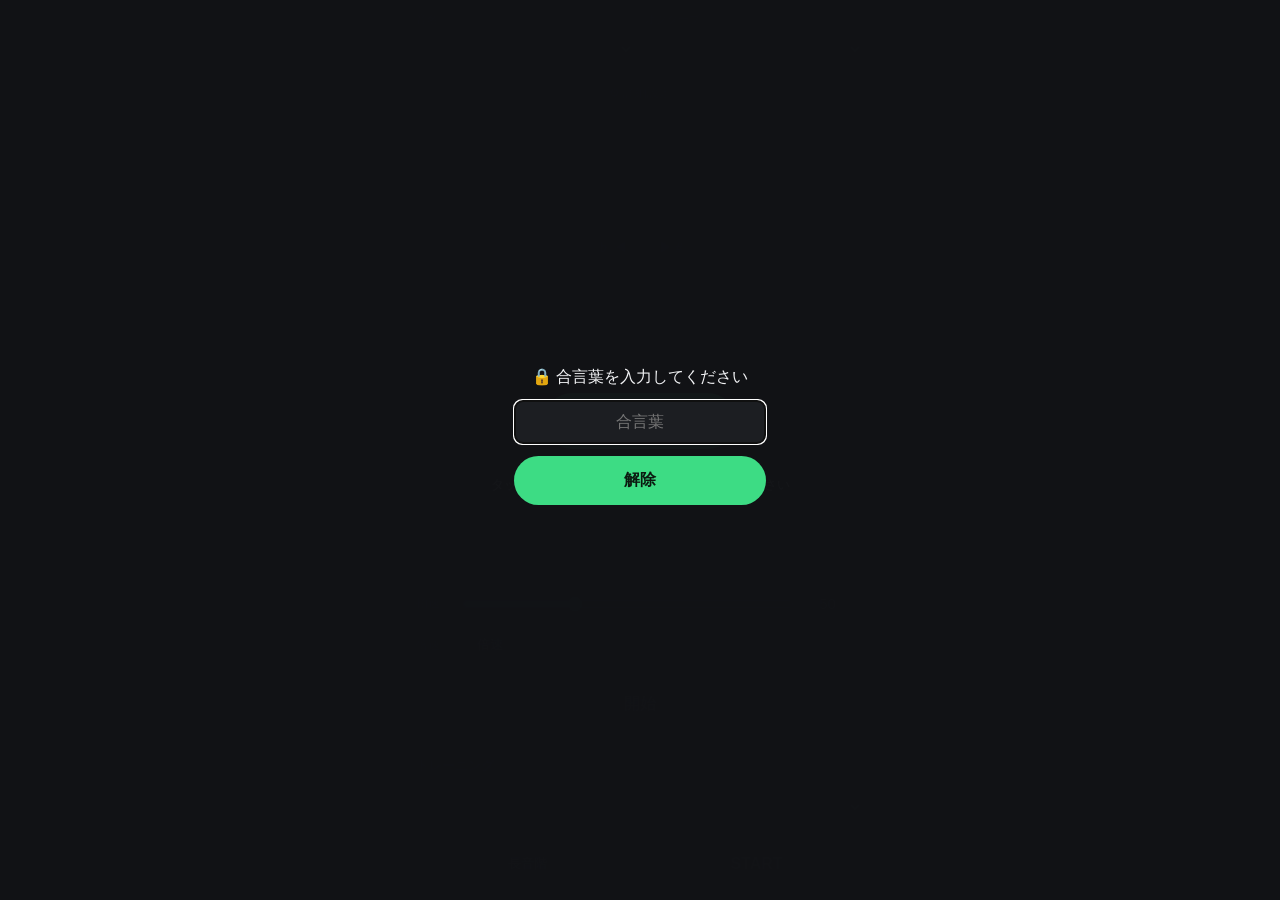
==== index.html @ dbb5cfe6 "Add redirect HTML for voice training page" ====
<!DOCTYPE html>
<html lang="ja">
<head>
<meta charset="UTF-8" />
<meta http-equiv="refresh" content="0; url=./voice-training/index.html" />
<title>移動ドピッチトレーナー</title>
<link rel="canonical" href="./voice-training/index.html" />
</head>
<body>
<p>移動ドピッチトレーナーへ移動しています。自動的に移動しない場合は<a href="./voice-training/index.html">こちら</a>をクリックしてください。</p>
<script>location.replace("./voice-training/index.html");</script>
</body>
</html>
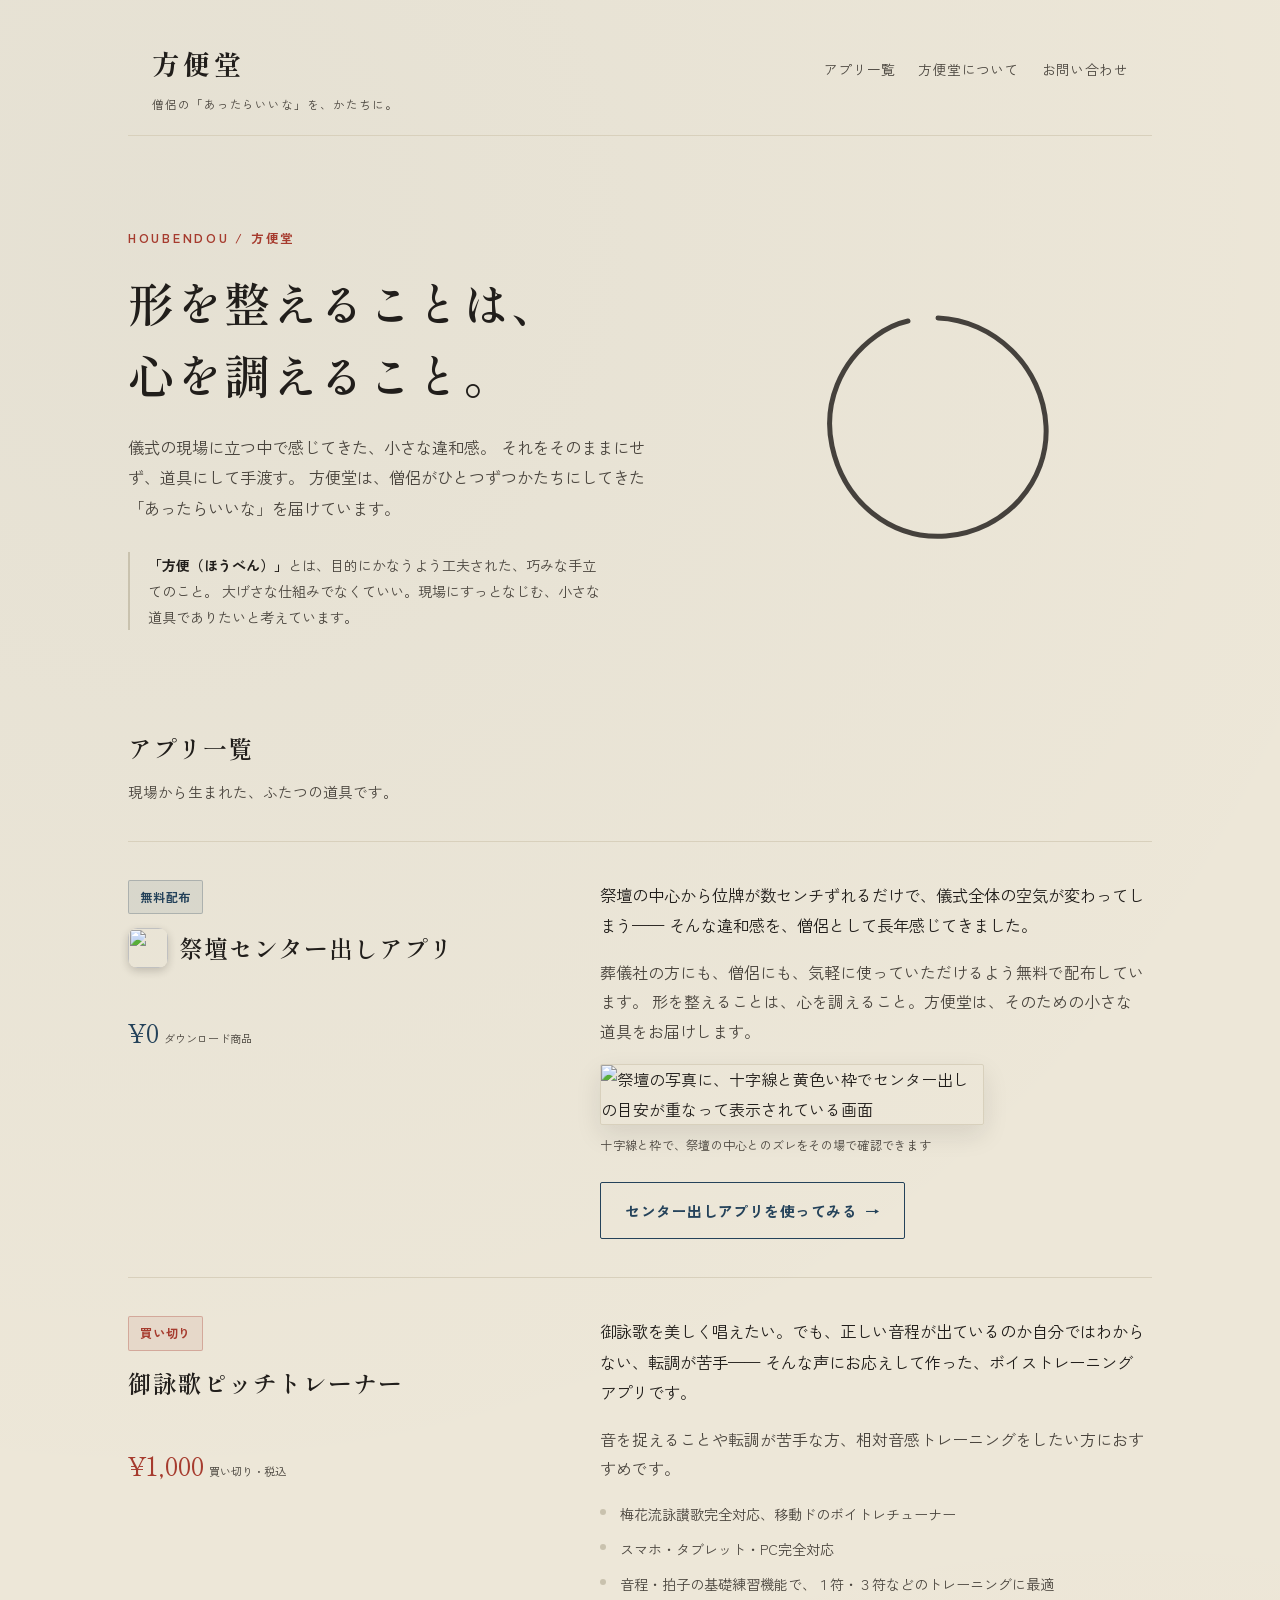
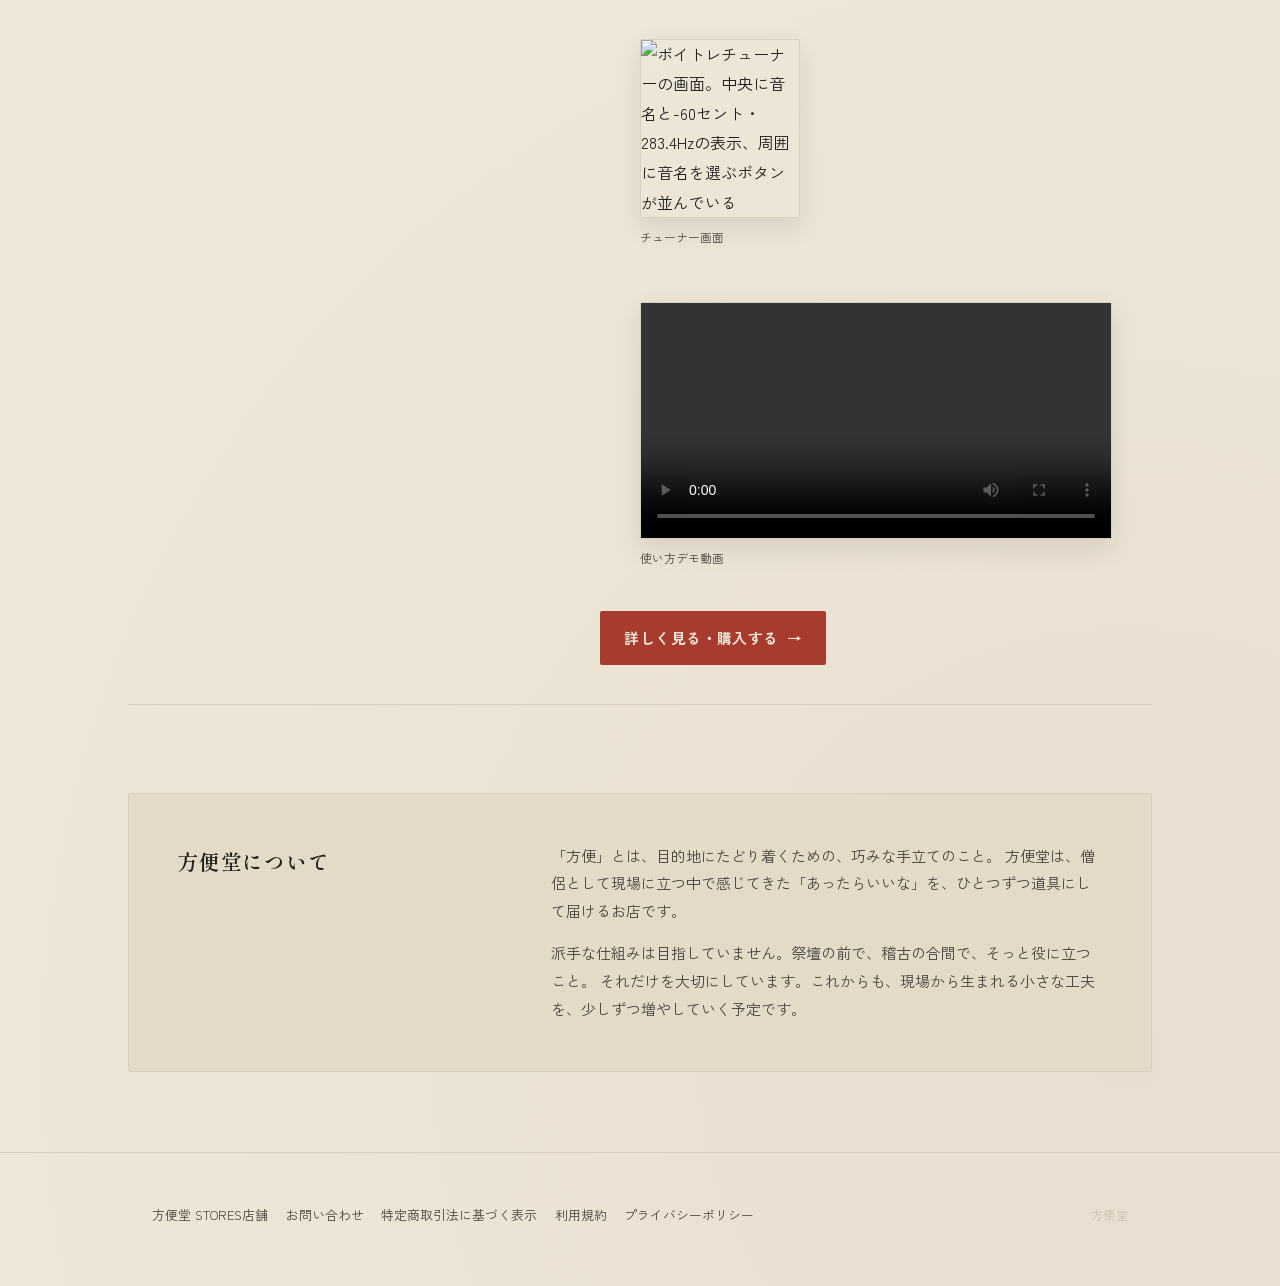
==== commit b06a82ad: "Update index.html for houbendou-site" ====
--- a/index.html
+++ b/index.html
@@ -1,13 +1,604 @@
 <!DOCTYPE html>
 <html lang="ja">
 <head>
-<meta charset="UTF-8" />
-<meta http-equiv="refresh" content="0; url=./voice-training/index.html" />
-<title>移動ドピッチトレーナー</title>
-<link rel="canonical" href="./voice-training/index.html" />
+<meta charset="UTF-8">
+<meta name="viewport" content="width=device-width, initial-scale=1.0">
+<title>方便堂｜僧侶の「あったらいいな」を、かたちに。</title>
+<meta name="description" content="現場で感じた小さな違和感から生まれた道具たち。僧侶が作る、あったらいいなアプリの店「方便堂」。祭壇センター出しアプリ（無料）、御詠歌ピッチトレーナー（¥1,000）。">
+<link rel="preconnect" href="https://fonts.googleapis.com">
+<link rel="preconnect" href="https://fonts.gstatic.com" crossorigin>
+<link href="https://fonts.googleapis.com/css2?family=Shippori+Mincho:wght@400;500;600;700&amp;family=Zen+Kaku+Gothic+New:wght@400;500;700&amp;display=swap" rel="stylesheet">
+<style>
+  :root{
+    --ink:#211E1B;
+    --ink-soft:#4A453E;
+    --paper:#EDE7D8;
+    --paper-deep:#E3DBC7;
+    --indigo:#24425A;
+    --vermillion:#A63B2E;
+    --mist:#C9C2AE;
+    --line:#D8D0BC;
+    --radius:2px;
+    --measure:40rem;
+  }
+
+  *{box-sizing:border-box;}
+  html{scroll-behavior:smooth;}
+
+  body{
+    margin:0;
+    background:var(--paper);
+    color:var(--ink);
+    font-family:'Zen Kaku Gothic New', 'Hiragino Sans', sans-serif;
+    font-weight:400;
+    line-height:1.85;
+    -webkit-font-smoothing:antialiased;
+    background-image:
+      radial-gradient(circle at 12% 8%, rgba(36,66,90,0.04), transparent 45%),
+      radial-gradient(circle at 88% 92%, rgba(166,59,46,0.05), transparent 40%);
+  }
+
+  h1,h2,h3,.mincho{
+    font-family:'Shippori Mincho', serif;
+    font-weight:600;
+    letter-spacing:.04em;
+    color:var(--ink);
+  }
+
+  a{color:inherit;}
+  a:focus-visible, button:focus-visible{
+    outline:2px solid var(--indigo);
+    outline-offset:3px;
+  }
+
+  .wrap{
+    max-width:64rem;
+    margin:0 auto;
+    padding:0 1.5rem;
+  }
+
+  /* ---------- Header ---------- */
+  header.site{
+    padding:2.4rem 0 1.2rem;
+  }
+  .site-head-inner{
+    display:flex;
+    align-items:baseline;
+    justify-content:space-between;
+    flex-wrap:wrap;
+    gap:.6rem 1.5rem;
+    border-bottom:1px solid var(--line);
+    padding-bottom:1.2rem;
+  }
+  .wordmark{
+    font-family:'Shippori Mincho', serif;
+    font-size:1.7rem;
+    font-weight:700;
+    letter-spacing:.14em;
+    margin:0;
+  }
+  .wordmark small{
+    display:block;
+    font-family:'Zen Kaku Gothic New', sans-serif;
+    font-size:.72rem;
+    font-weight:400;
+    letter-spacing:.08em;
+    color:var(--ink-soft);
+    margin-top:.35rem;
+  }
+  nav.site-nav{
+    display:flex;
+    gap:1.4rem;
+    font-size:.85rem;
+    letter-spacing:.03em;
+  }
+  nav.site-nav a{
+    text-decoration:none;
+    color:var(--ink-soft);
+    border-bottom:1px solid transparent;
+    padding-bottom:2px;
+    transition:color .2s ease, border-color .2s ease;
+  }
+  nav.site-nav a:hover{
+    color:var(--vermillion);
+    border-color:var(--vermillion);
+  }
+
+  /* ---------- Hero ---------- */
+  .hero{
+    position:relative;
+    padding:4.5rem 0 5rem;
+    overflow:hidden;
+  }
+  .hero-grid{
+    display:grid;
+    grid-template-columns:1fr;
+    gap:2.5rem;
+    align-items:center;
+  }
+  @media(min-width:56rem){
+    .hero-grid{
+      grid-template-columns: 1.15fr .85fr;
+      gap:1rem;
+    }
+  }
+  .eyebrow{
+    font-size:.78rem;
+    letter-spacing:.22em;
+    color:var(--vermillion);
+    margin:0 0 1rem;
+    font-weight:700;
+  }
+  .hero h1{
+    font-size:clamp(1.9rem, 4.2vw, 2.9rem);
+    line-height:1.55;
+    margin:0 0 1.4rem;
+  }
+  .hero p.lead{
+    max-width:34rem;
+    color:var(--ink-soft);
+    font-size:1.02rem;
+  }
+  .hero .hoben-note{
+    margin-top:1.8rem;
+    padding-left:1.1rem;
+    border-left:2px solid var(--mist);
+    font-size:.88rem;
+    color:var(--ink-soft);
+    max-width:30rem;
+  }
+  .hero .hoben-note b{
+    color:var(--ink);
+    font-weight:700;
+  }
+
+  .enso-wrap{
+    display:flex;
+    align-items:center;
+    justify-content:center;
+  }
+  .enso{
+    width:min(78vw, 300px);
+    height:auto;
+  }
+  .enso path{
+    fill:none;
+    stroke:var(--ink);
+    stroke-width:5;
+    stroke-linecap:round;
+    opacity:.82;
+    stroke-dasharray:1000;
+    stroke-dashoffset:1000;
+    animation:draw 2.6s ease-out .3s forwards;
+  }
+  @media (prefers-reduced-motion: reduce){
+    .enso path{ animation:none; stroke-dashoffset:0; }
+  }
+  @keyframes draw{
+    to{ stroke-dashoffset:0; }
+  }
+
+  /* ---------- Products ---------- */
+  .products{
+    padding:1rem 0 4.5rem;
+  }
+  .section-head{
+    margin-bottom:2.2rem;
+  }
+  .section-head h2{
+    font-size:1.5rem;
+    margin:0 0 .5rem;
+  }
+  .section-head p{
+    color:var(--ink-soft);
+    font-size:.92rem;
+    margin:0;
+  }
+
+  .product{
+    display:grid;
+    grid-template-columns:1fr;
+    gap:1.6rem;
+    padding:2.4rem 0;
+    border-top:1px solid var(--line);
+  }
+  .product:last-child{
+    border-bottom:1px solid var(--line);
+  }
+  @media(min-width:48rem){
+    .product{
+      grid-template-columns: 1fr 1.3fr;
+      gap:3rem;
+    }
+  }
+
+  .product-meta{
+    display:flex;
+    flex-direction:column;
+    gap:.9rem;
+  }
+  .badge{
+    display:inline-flex;
+    align-items:center;
+    gap:.4rem;
+    width:fit-content;
+    font-size:.76rem;
+    letter-spacing:.06em;
+    padding:.3rem .7rem;
+    border-radius:var(--radius);
+    font-weight:700;
+  }
+  .badge.free{
+    background:rgba(36,66,90,0.08);
+    color:var(--indigo);
+    border:1px solid rgba(36,66,90,0.25);
+  }
+  .badge.paid{
+    background:rgba(166,59,46,0.08);
+    color:var(--vermillion);
+    border:1px solid rgba(166,59,46,0.3);
+  }
+  .product h3{
+    font-size:1.5rem;
+    margin:0;
+    line-height:1.5;
+  }
+  .price-stamp{
+    font-family:'Shippori Mincho', serif;
+    font-size:1.6rem;
+    color:var(--vermillion);
+  }
+  .price-stamp.zero{
+    color:var(--indigo);
+  }
+  .price-stamp small{
+    font-family:'Zen Kaku Gothic New', sans-serif;
+    font-size:.7rem;
+    color:var(--ink-soft);
+    font-weight:400;
+    margin-left:.3rem;
+  }
+
+  .product-body p{
+    color:var(--ink-soft);
+    margin:0 0 1.1rem;
+    max-width:34rem;
+  }
+  .product-body p.strong-line{
+    color:var(--ink);
+    font-size:1.02rem;
+  }
+  .features{
+    list-style:none;
+    margin:0 0 1.6rem;
+    padding:0;
+    display:flex;
+    flex-direction:column;
+    gap:.55rem;
+  }
+  .features li{
+    font-size:.88rem;
+    color:var(--ink-soft);
+    padding-left:1.2rem;
+    position:relative;
+  }
+  .features li::before{
+    content:"";
+    position:absolute;
+    left:0;
+    top:.55em;
+    width:6px;
+    height:6px;
+    border-radius:50%;
+    background:var(--mist);
+  }
+
+  .cta{
+    display:inline-flex;
+    align-items:center;
+    gap:.5rem;
+    text-decoration:none;
+    font-size:.92rem;
+    font-weight:700;
+    letter-spacing:.03em;
+    padding:.85rem 1.5rem;
+    border-radius:var(--radius);
+    transition:transform .18s ease, box-shadow .18s ease;
+    width:fit-content;
+  }
+  .cta.primary{
+    background:var(--vermillion);
+    color:var(--paper);
+  }
+  .cta.secondary{
+    background:transparent;
+    color:var(--indigo);
+    border:1px solid var(--indigo);
+  }
+  .cta:hover{
+    transform:translateY(-2px);
+    box-shadow:0 8px 18px rgba(33,30,27,0.12);
+  }
+  .cta .arrow{
+    transition:transform .18s ease;
+  }
+  .cta:hover .arrow{
+    transform:translateX(3px);
+  }
+
+  .h3-row{
+    display:flex;
+    align-items:center;
+    gap:.7rem;
+  }
+  .icon-badge{
+    width:2.5rem;
+    height:2.5rem;
+    border-radius:24%;
+    object-fit:cover;
+    display:block;
+    box-shadow:0 3px 8px rgba(33,30,27,.2);
+    flex:0 0 auto;
+  }
+
+  .product-shot{
+    margin:.2rem 0 1.6rem;
+    max-width:24rem;
+  }
+  .product-shot img{
+    width:100%;
+    height:auto;
+    display:block;
+    border-radius:var(--radius);
+    border:1px solid var(--line);
+    box-shadow:0 10px 26px rgba(33,30,27,.10);
+  }
+  .product-shot figcaption{
+    font-size:.76rem;
+    color:var(--ink-soft);
+    margin-top:.55rem;
+    letter-spacing:.02em;
+  }
+
+  .media-row{
+    display:flex;
+    flex-wrap:wrap;
+    gap:1.4rem;
+    align-items:flex-start;
+    margin:.2rem 0 1.6rem;
+  }
+  .media-row .shot{
+    width:10rem;
+    flex:0 0 auto;
+  }
+  .media-row .shot img{
+    width:100%;
+    height:auto;
+    display:block;
+    border-radius:var(--radius);
+    border:1px solid var(--line);
+    box-shadow:0 10px 26px rgba(33,30,27,.10);
+  }
+  .media-row .shot figcaption{
+    font-size:.74rem;
+    color:var(--ink-soft);
+    margin-top:.5rem;
+  }
+  .media-row .demo{
+    flex:1 1 17rem;
+    min-width:15rem;
+  }
+  .media-row .demo video{
+    width:100%;
+    display:block;
+    border-radius:var(--radius);
+    border:1px solid var(--line);
+    background:#000;
+    box-shadow:0 10px 26px rgba(33,30,27,.10);
+  }
+  .media-row .demo figcaption{
+    font-size:.74rem;
+    color:var(--ink-soft);
+    margin-top:.5rem;
+  }
+
+  /* ---------- About ---------- */
+  .about{
+    padding:1rem 0 5rem;
+  }
+  .about-inner{
+    background:var(--paper-deep);
+    border:1px solid var(--line);
+    border-radius:var(--radius);
+    padding:2.6rem;
+    display:grid;
+    gap:1.2rem;
+  }
+  @media(min-width:48rem){
+    .about-inner{
+      grid-template-columns:.9fr 1.4fr;
+      padding:3rem;
+    }
+  }
+  .about-inner h2{
+    font-size:1.3rem;
+    margin:0;
+  }
+  .about-inner p{
+    margin:0 0 .9rem;
+    color:var(--ink-soft);
+    font-size:.94rem;
+  }
+  .about-inner p:last-child{margin-bottom:0;}
+
+  /* ---------- Footer ---------- */
+  footer.site{
+    border-top:1px solid var(--line);
+    padding:2.4rem 0 3rem;
+  }
+  .footer-inner{
+    display:flex;
+    flex-wrap:wrap;
+    justify-content:space-between;
+    gap:1rem;
+    align-items:center;
+  }
+  .footer-links{
+    display:flex;
+    flex-wrap:wrap;
+    gap:1.1rem;
+    font-size:.8rem;
+  }
+  .footer-links a{
+    text-decoration:none;
+    color:var(--ink-soft);
+  }
+  .footer-links a:hover{
+    color:var(--vermillion);
+  }
+  .footer-credit{
+    font-size:.76rem;
+    color:var(--mist);
+    letter-spacing:.03em;
+  }
+</style>
 </head>
 <body>
-<p>移動ドピッチトレーナーへ移動しています。自動的に移動しない場合は<a href="./voice-training/index.html">こちら</a>をクリックしてください。</p>
-<script>location.replace("./voice-training/index.html");</script>
+
+<header class="site">
+  <div class="wrap site-head-inner">
+    <p class="wordmark">方便堂
+      <small>僧侶の「あったらいいな」を、かたちに。</small>
+    </p>
+    <nav class="site-nav">
+      <a href="#products">アプリ一覧</a>
+      <a href="#about">方便堂について</a>
+      <a href="https://houbendou.stores.jp/inquiry">お問い合わせ</a>
+    </nav>
+  </div>
+</header>
+
+<main>
+  <section class="hero wrap">
+    <div class="hero-grid">
+      <div>
+        <p class="eyebrow">HOUBENDOU / 方便堂</p>
+        <h1>形を整えることは、<br>心を調えること。</h1>
+        <p class="lead">
+          儀式の現場に立つ中で感じてきた、小さな違和感。
+          それをそのままにせず、道具にして手渡す。
+          方便堂は、僧侶がひとつずつかたちにしてきた「あったらいいな」を届けています。
+        </p>
+        <div class="hoben-note">
+          <b>「方便（ほうべん）」</b>とは、目的にかなうよう工夫された、巧みな手立てのこと。
+          大げさな仕組みでなくていい。現場にすっとなじむ、小さな道具でありたいと考えています。
+        </div>
+      </div>
+      <div class="enso-wrap" aria-hidden="true">
+        <svg class="enso" viewBox="0 0 300 300" xmlns="http://www.w3.org/2000/svg">
+          <path d="M150,40 C205,42 255,88 258,148 C261,203 218,253 158,258 C103,262 56,224 44,168 C35,126 52,84 88,58 C100,49 111,45 120,43" />
+        </svg>
+      </div>
+    </div>
+  </section>
+
+  <section class="products wrap" id="products">
+    <div class="section-head">
+      <h2>アプリ一覧</h2>
+      <p>現場から生まれた、ふたつの道具です。</p>
+    </div>
+
+    <article class="product">
+      <div class="product-meta">
+        <span class="badge free">無料配布</span>
+        <div class="h3-row">
+          <img class="icon-badge" src="img/center-icon.jpg" alt="">
+          <h3>祭壇センター出しアプリ</h3>
+        </div>
+        <p class="price-stamp zero">¥0<small>ダウンロード商品</small></p>
+      </div>
+      <div class="product-body">
+        <p class="strong-line">
+          祭壇の中心から位牌が数センチずれるだけで、儀式全体の空気が変わってしまう——
+          そんな違和感を、僧侶として長年感じてきました。
+        </p>
+        <p>
+          葬儀社の方にも、僧侶にも、気軽に使っていただけるよう無料で配布しています。
+          形を整えることは、心を調えること。方便堂は、そのための小さな道具をお届けします。
+        </p>
+        <figure class="product-shot">
+          <img src="img/altar-center.jpg" alt="祭壇の写真に、十字線と黄色い枠でセンター出しの目安が重なって表示されている画面">
+          <figcaption>十字線と枠で、祭壇の中心とのズレをその場で確認できます</figcaption>
+        </figure>
+        <a class="cta secondary" href="https://app.sonaeru-project.jp/center/">
+          センター出しアプリを使ってみる <span class="arrow">→</span>
+        </a>
+      </div>
+    </article>
+
+    <article class="product">
+      <div class="product-meta">
+        <span class="badge paid">買い切り</span>
+        <h3>御詠歌ピッチトレーナー</h3>
+        <p class="price-stamp">¥1,000<small>買い切り・税込</small></p>
+      </div>
+      <div class="product-body">
+        <p class="strong-line">
+          御詠歌を美しく唱えたい。でも、正しい音程が出ているのか自分ではわからない、転調が苦手——
+          そんな声にお応えして作った、ボイストレーニングアプリです。
+        </p>
+        <p>音を捉えることや転調が苦手な方、相対音感トレーニングをしたい方におすすめです。</p>
+        <ul class="features">
+          <li>梅花流詠讃歌完全対応、移動ドのボイトレチューナー</li>
+          <li>スマホ・タブレット・PC完全対応</li>
+          <li>音程・拍子の基礎練習機能で、１符・３符などのトレーニングに最適</li>
+        </ul>
+        <div class="media-row">
+          <figure class="shot">
+            <img src="img/pitch-trainer-screenshot.jpg" alt="ボイトレチューナーの画面。中央に音名と-60セント・283.4Hzの表示、周囲に音名を選ぶボタンが並んでいる">
+            <figcaption>チューナー画面</figcaption>
+          </figure>
+          <figure class="demo">
+            <video src="media/pitch-trainer-demo.mp4" controls preload="metadata"></video>
+            <figcaption>使い方デモ動画</figcaption>
+          </figure>
+        </div>
+        <a class="cta primary" href="https://houbendou.stores.jp/items/6a8858e292675608da8cc541">
+          詳しく見る・購入する <span class="arrow">→</span>
+        </a>
+      </div>
+    </article>
+  </section>
+
+  <section class="about wrap" id="about">
+    <div class="about-inner">
+      <h2>方便堂について</h2>
+      <div>
+        <p>
+          「方便」とは、目的地にたどり着くための、巧みな手立てのこと。
+          方便堂は、僧侶として現場に立つ中で感じてきた「あったらいいな」を、ひとつずつ道具にして届けるお店です。
+        </p>
+        <p>
+          派手な仕組みは目指していません。祭壇の前で、稽古の合間で、そっと役に立つこと。
+          それだけを大切にしています。これからも、現場から生まれる小さな工夫を、少しずつ増やしていく予定です。
+        </p>
+      </div>
+    </div>
+  </section>
+</main>
+
+<footer class="site">
+  <div class="wrap footer-inner">
+    <div class="footer-links">
+      <a href="https://houbendou.stores.jp/">方便堂 STORES店舗</a>
+      <a href="https://houbendou.stores.jp/inquiry">お問い合わせ</a>
+      <a href="https://houbendou.stores.jp/tokushoho">特定商取引法に基づく表示</a>
+      <a href="https://houbendou.stores.jp/terms/store">利用規約</a>
+      <a href="https://houbendou.stores.jp/privacy_policy">プライバシーポリシー</a>
+    </div>
+    <p class="footer-credit">方便堂</p>
+  </div>
+</footer>
+
 </body>
 </html>
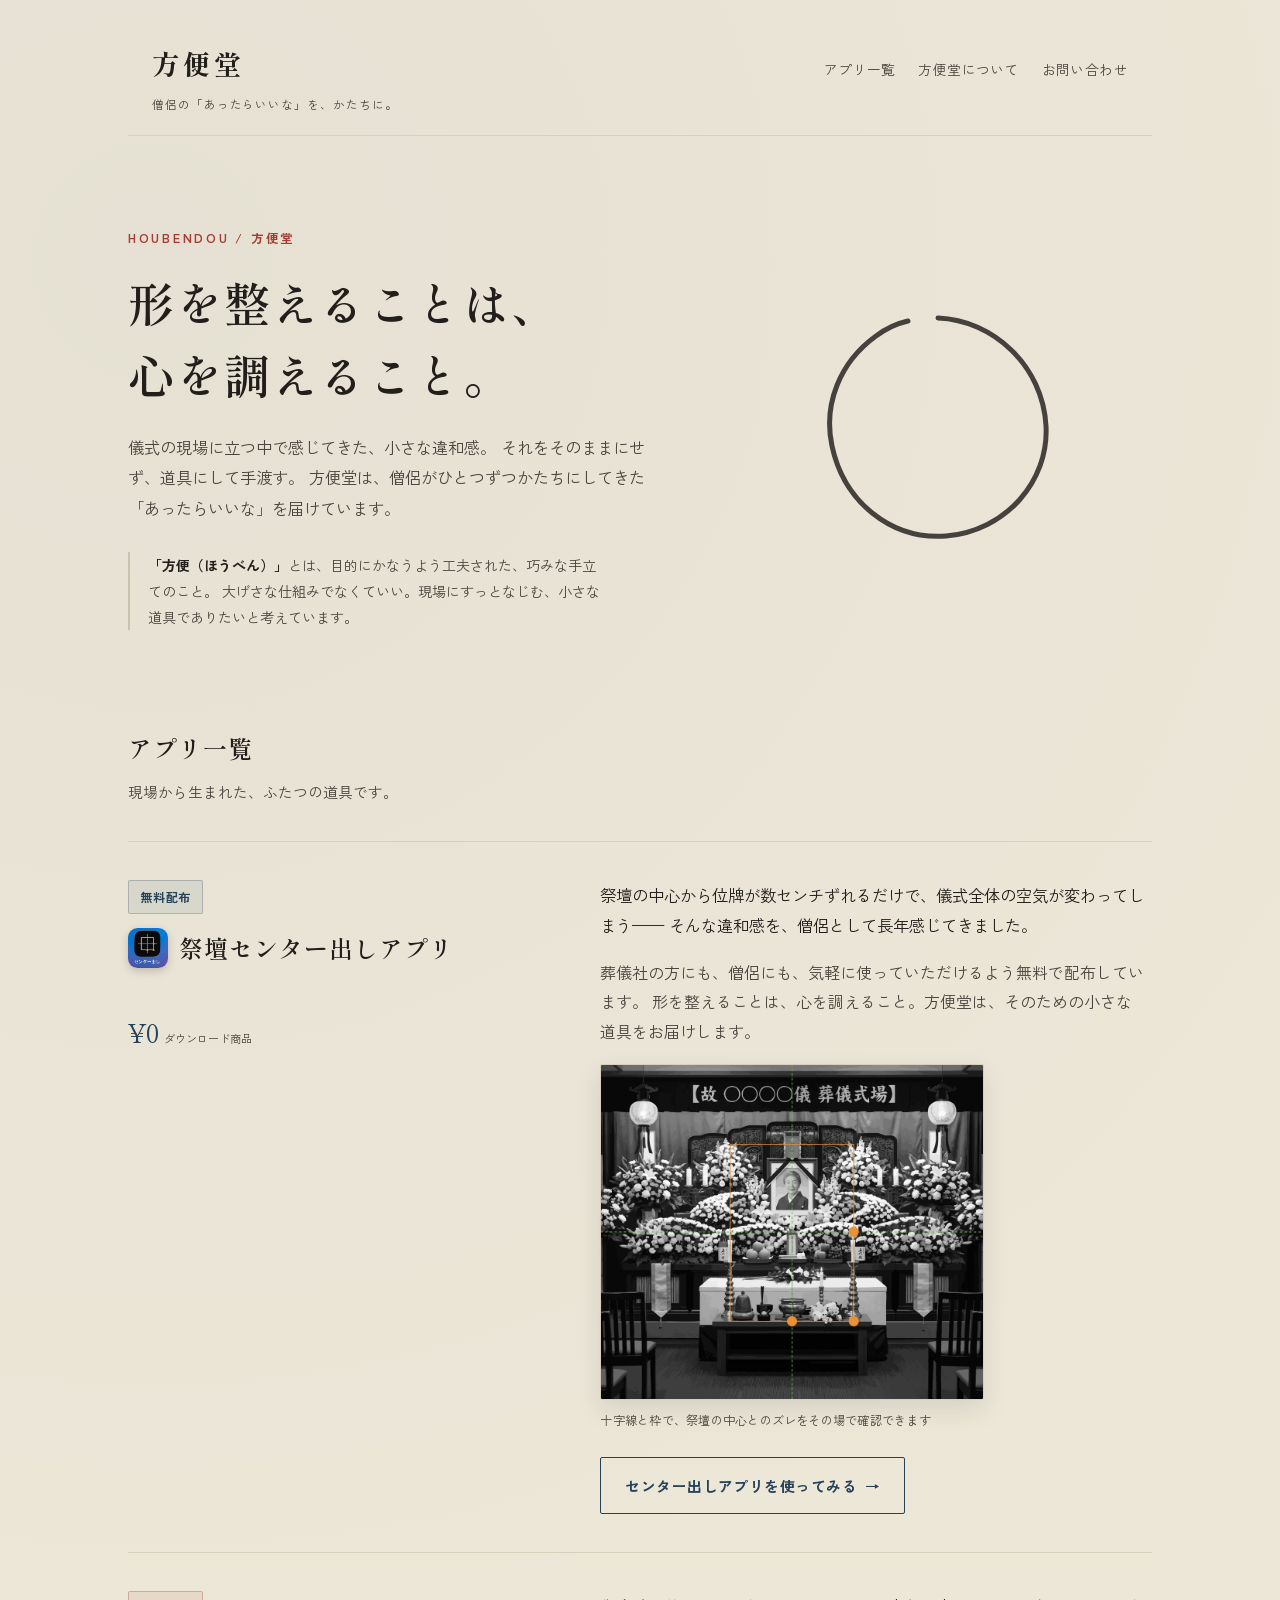
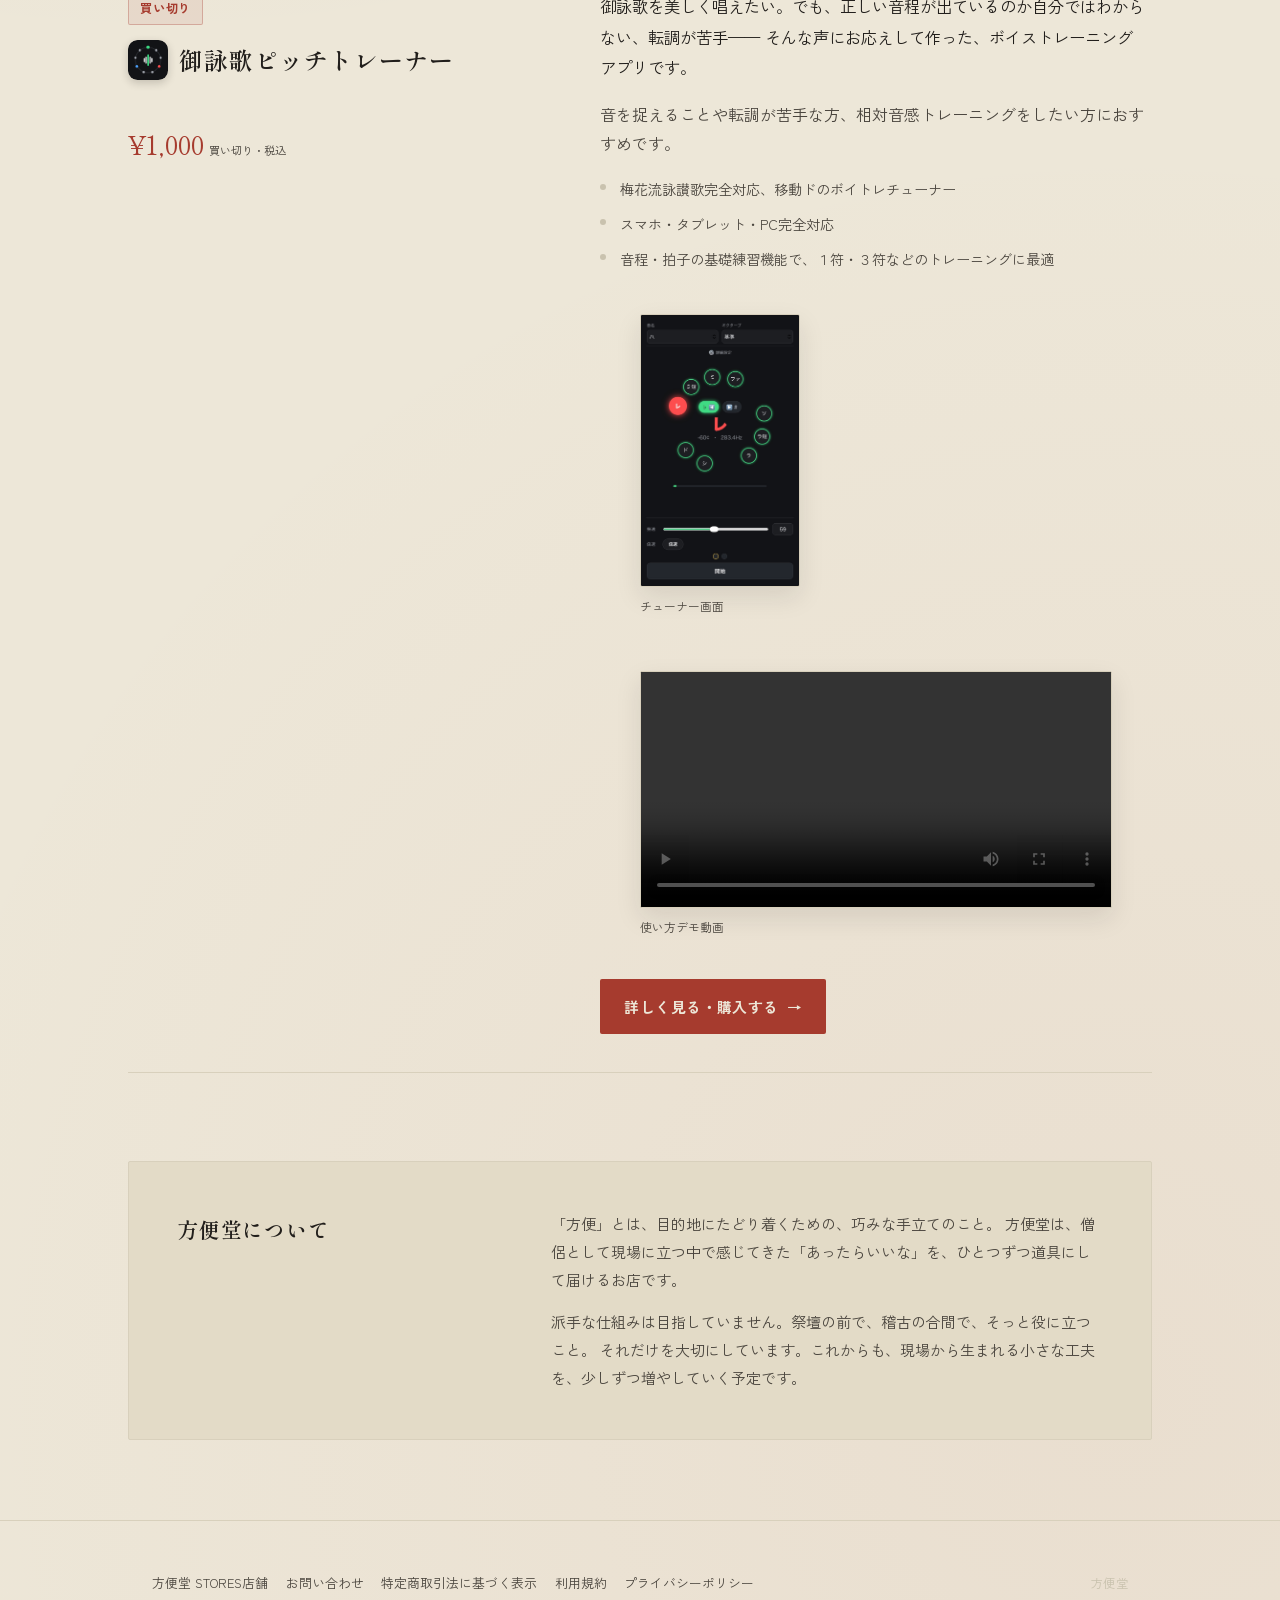
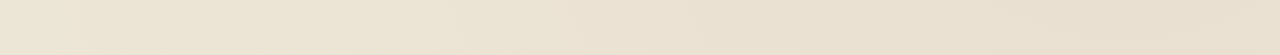
==== commit 759dc388: "Add pitch trainer icon to product listing" ====
--- a/index.html
+++ b/index.html
@@ -539,7 +539,10 @@
     <article class="product">
       <div class="product-meta">
         <span class="badge paid">買い切り</span>
-        <h3>御詠歌ピッチトレーナー</h3>
+        <div class="h3-row">
+          <img class="icon-badge" src="img/pitch-trainer-icon.png" alt="">
+          <h3>御詠歌ピッチトレーナー</h3>
+        </div>
         <p class="price-stamp">¥1,000<small>買い切り・税込</small></p>
       </div>
       <div class="product-body">
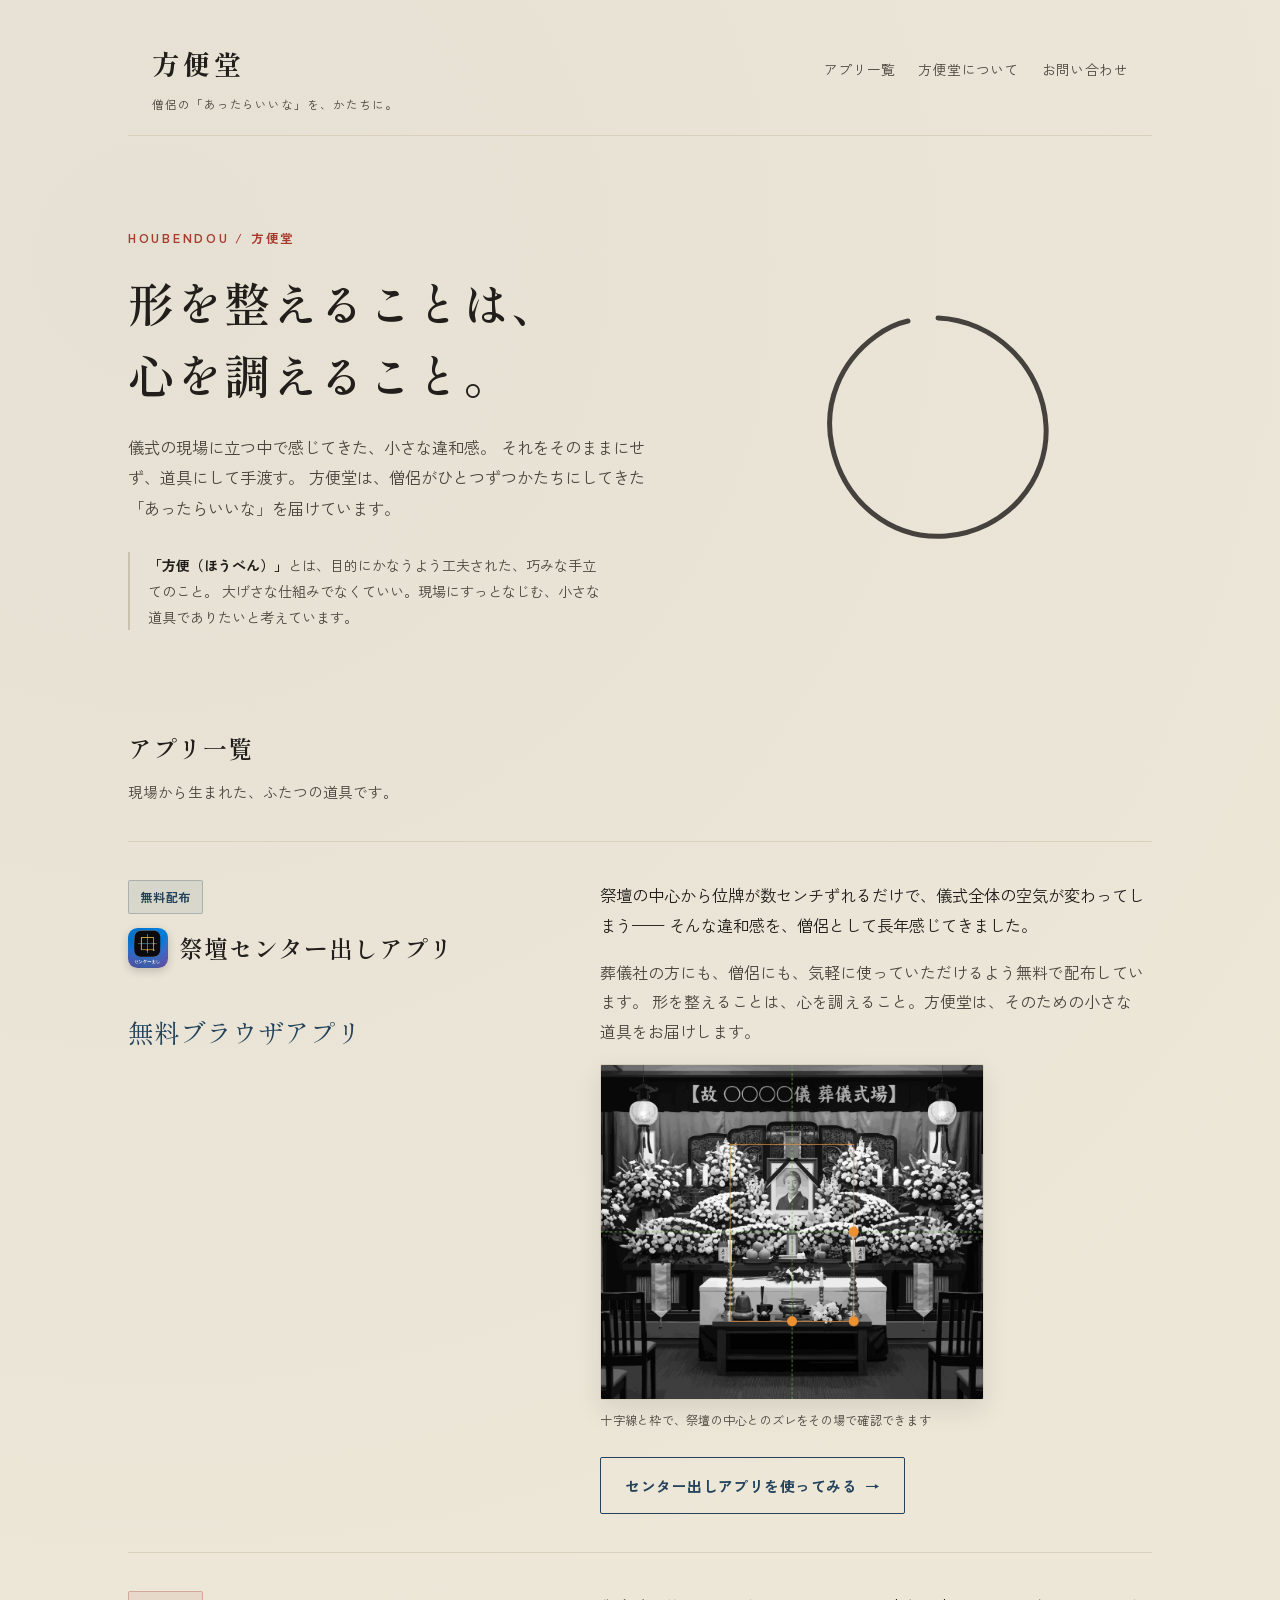
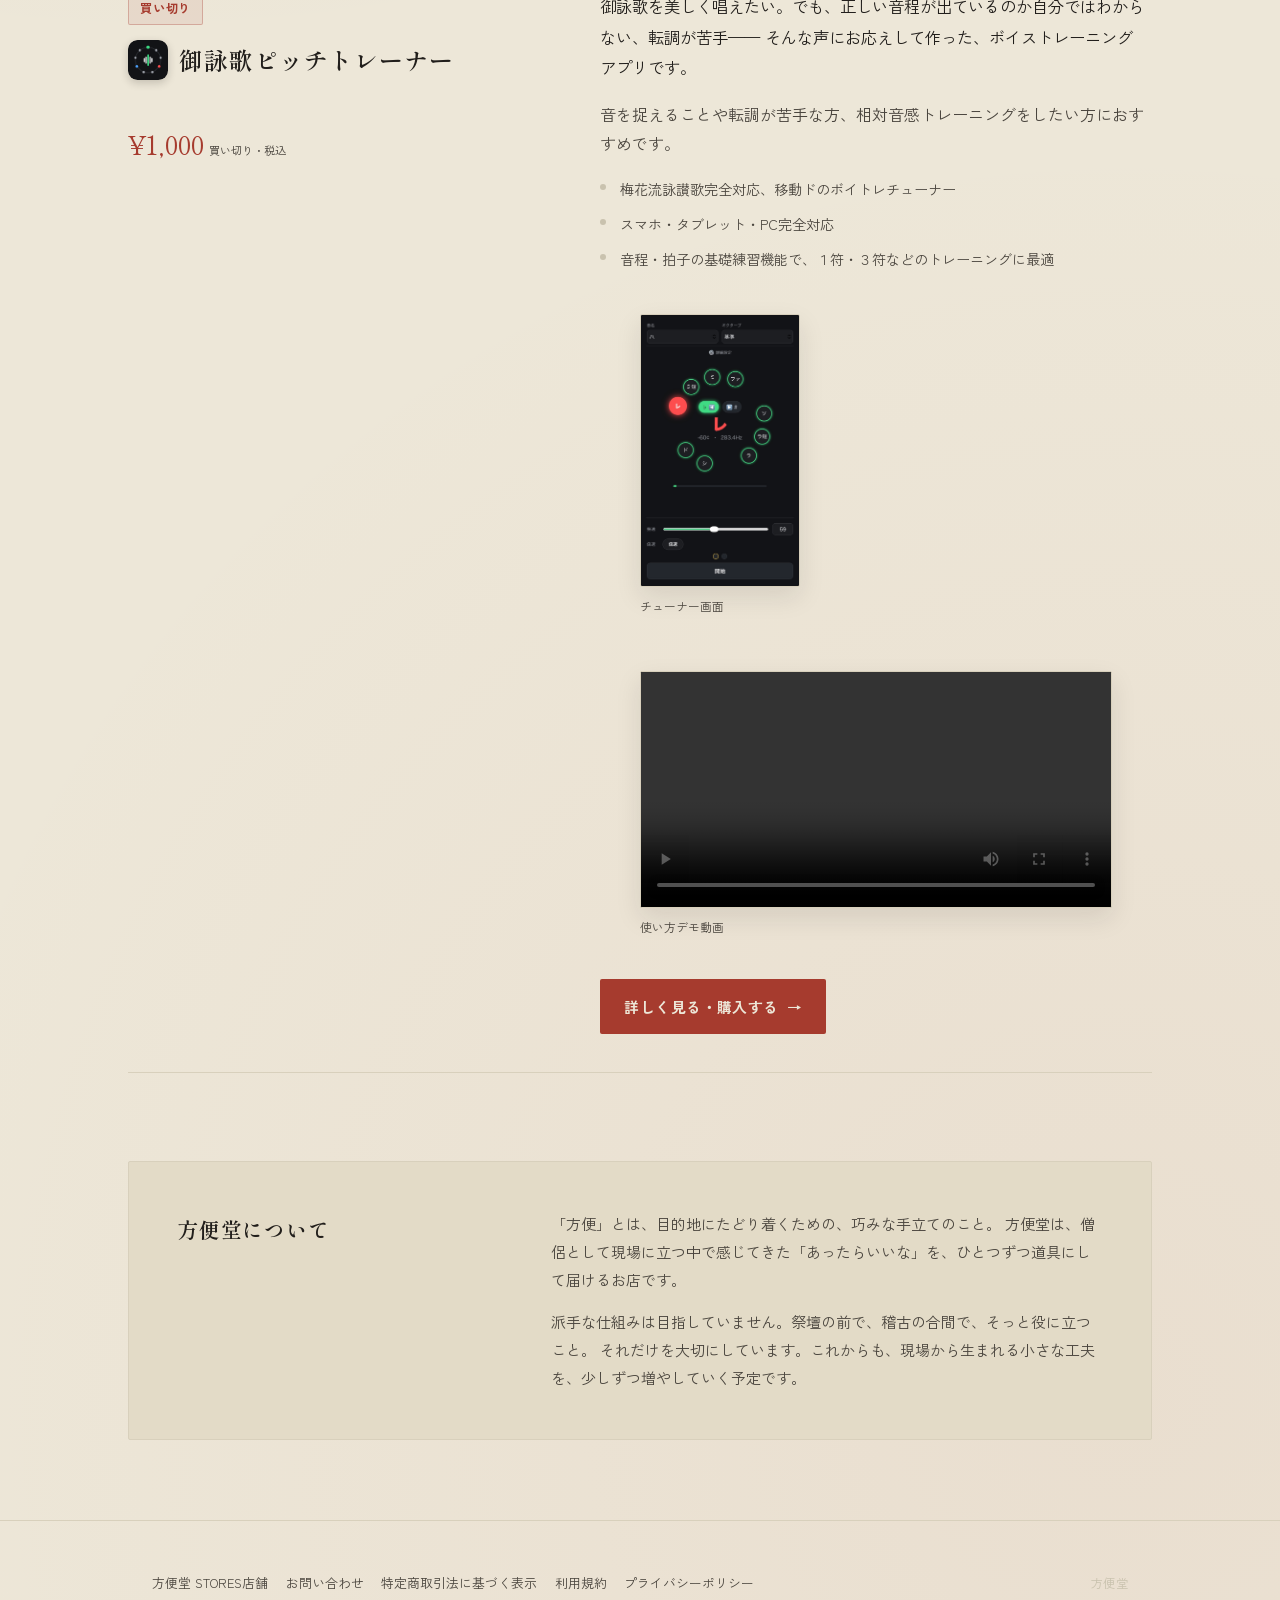
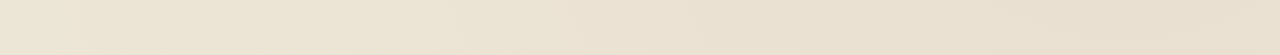
==== commit 9b3610eb: "Change free app label to browser app" ====
--- a/index.html
+++ b/index.html
@@ -515,7 +515,7 @@
           <img class="icon-badge" src="img/center-icon.jpg" alt="">
           <h3>祭壇センター出しアプリ</h3>
         </div>
-        <p class="price-stamp zero">¥0<small>ダウンロード商品</small></p>
+        <p class="price-stamp zero">無料ブラウザアプリ</p>
       </div>
       <div class="product-body">
         <p class="strong-line">
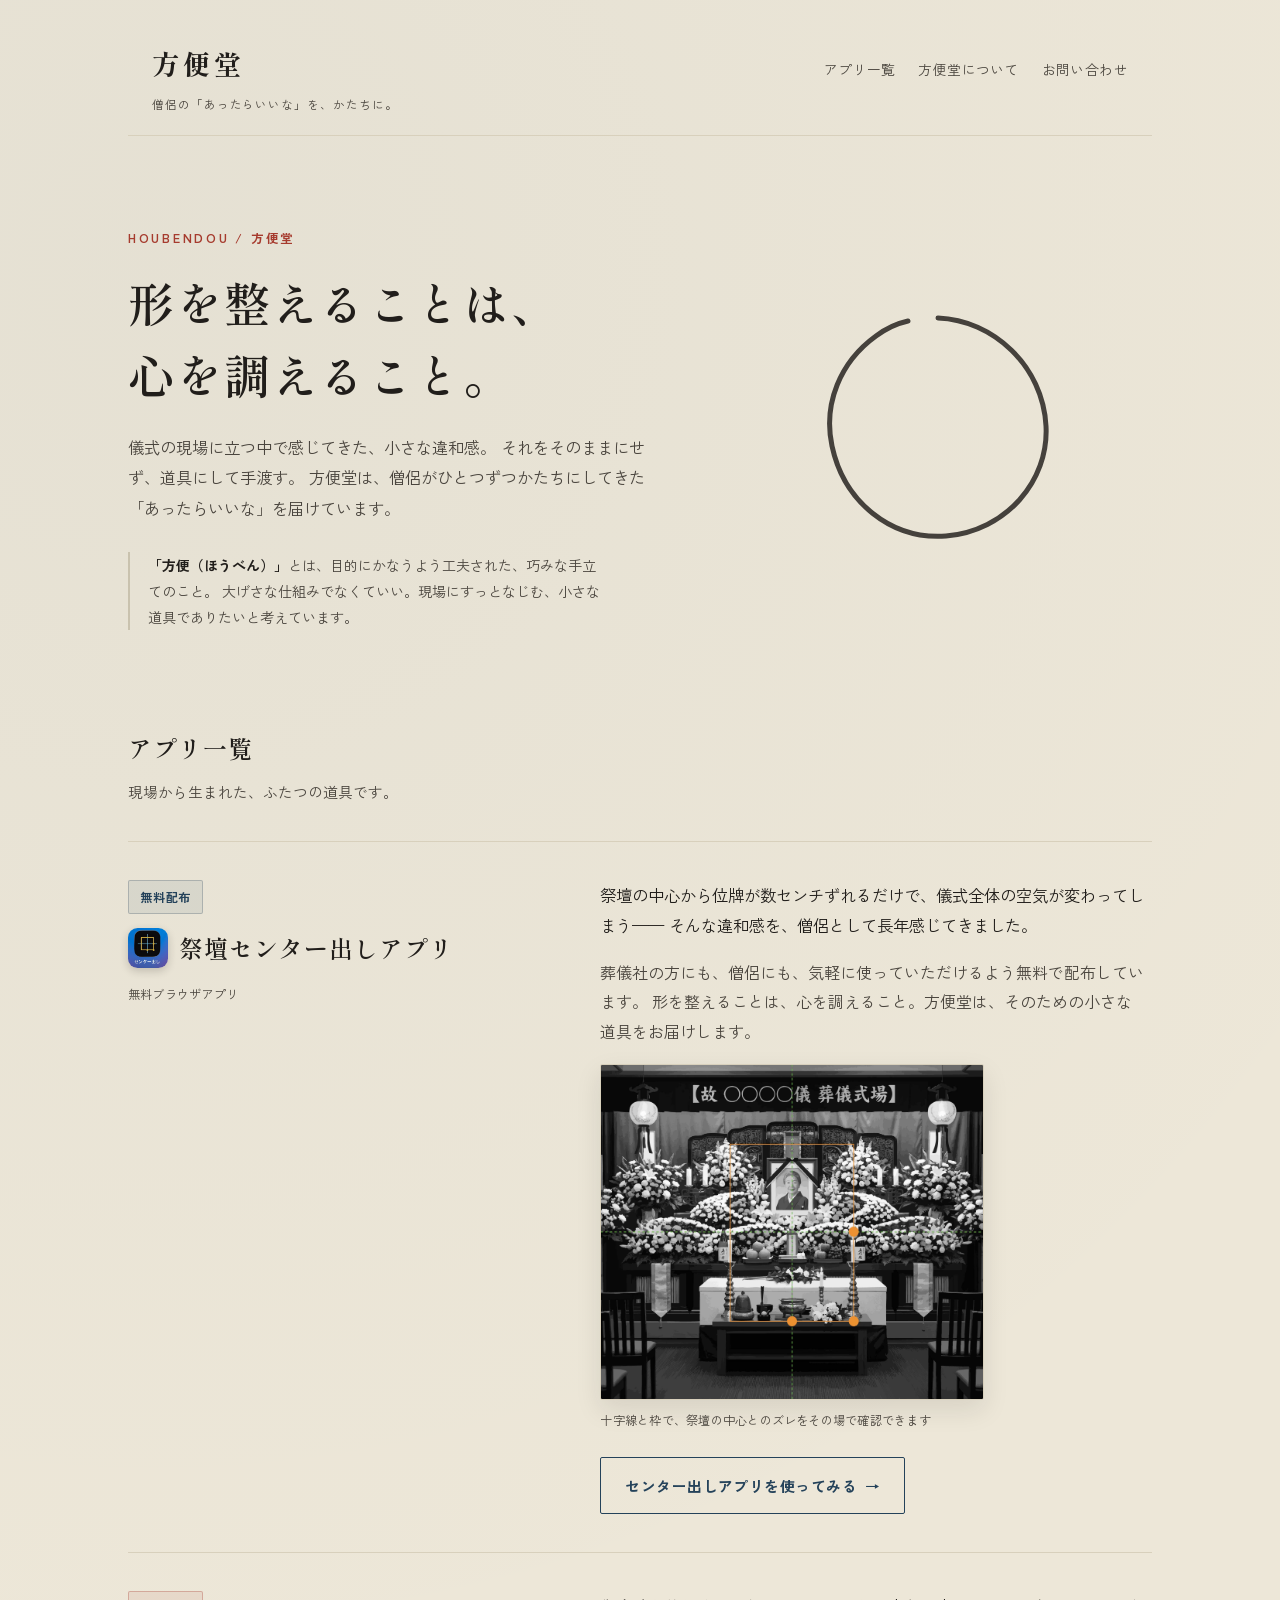
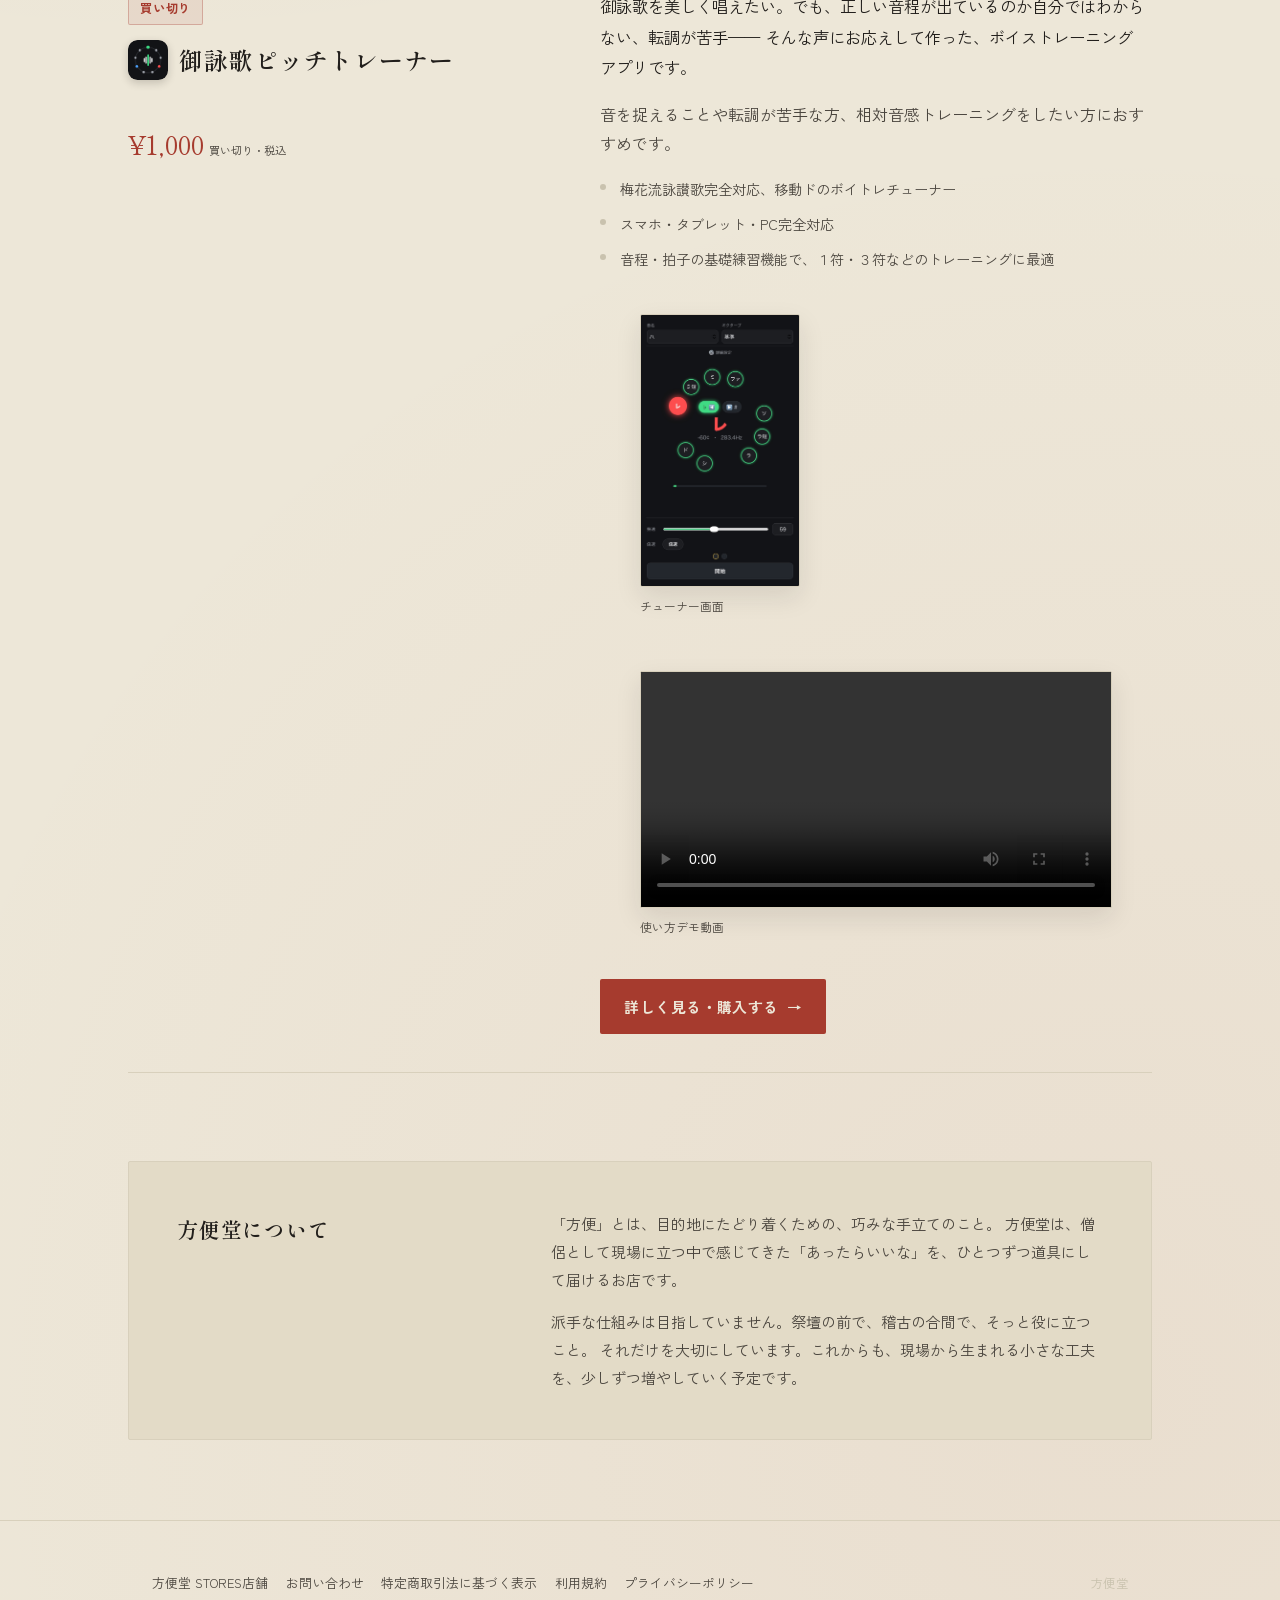
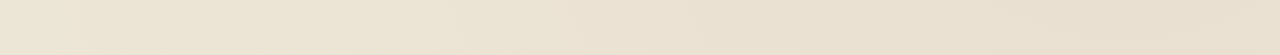
==== commit 57545ddc: "Match app-type label style to figcaption" ====
--- a/index.html
+++ b/index.html
@@ -257,6 +257,14 @@
     color:var(--ink-soft);
     font-weight:400;
     margin-left:.3rem;
+  }
+  .app-type-label{
+    font-family:'Zen Kaku Gothic New', 'Hiragino Sans', sans-serif;
+    font-size:.76rem;
+    color:var(--ink-soft);
+    font-weight:400;
+    letter-spacing:.02em;
+    margin:0;
   }
 
   .product-body p{
@@ -515,7 +523,7 @@
           <img class="icon-badge" src="img/center-icon.jpg" alt="">
           <h3>祭壇センター出しアプリ</h3>
         </div>
-        <p class="price-stamp zero">無料ブラウザアプリ</p>
+        <p class="app-type-label">無料ブラウザアプリ</p>
       </div>
       <div class="product-body">
         <p class="strong-line">
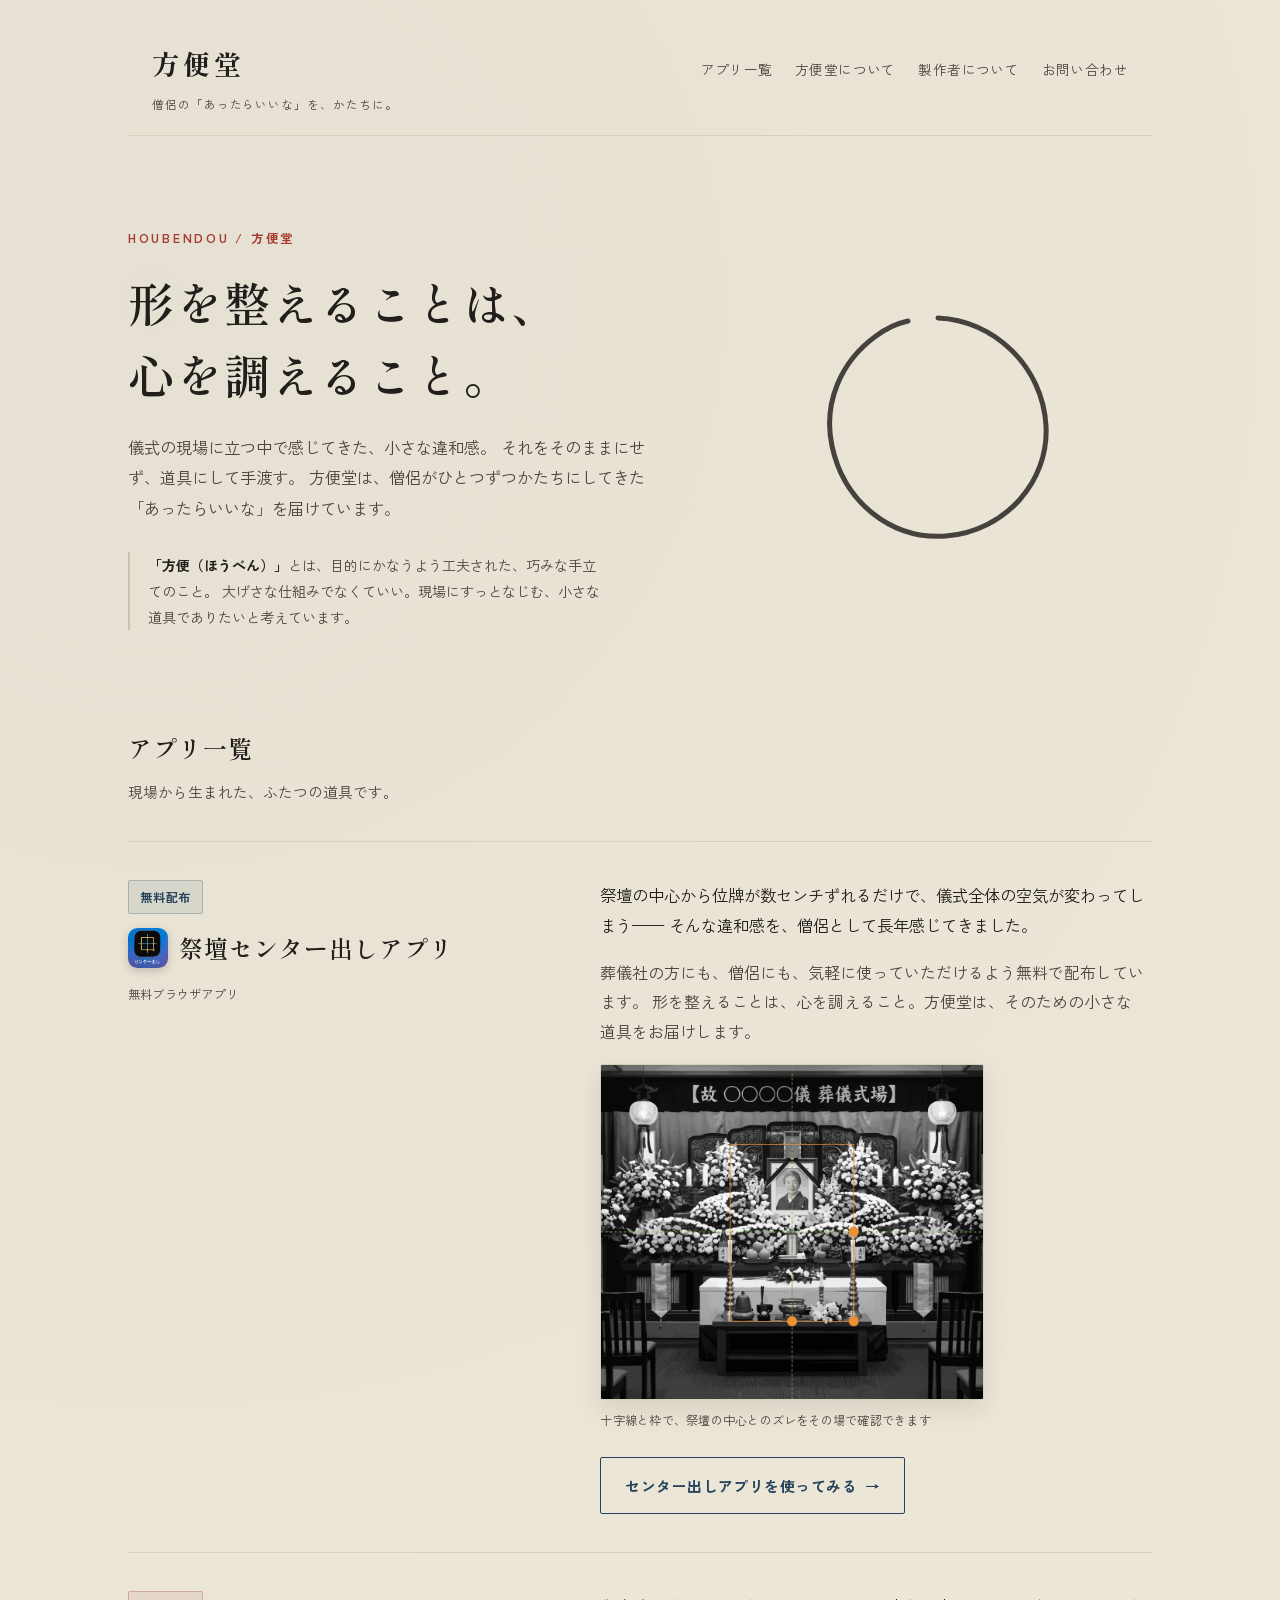
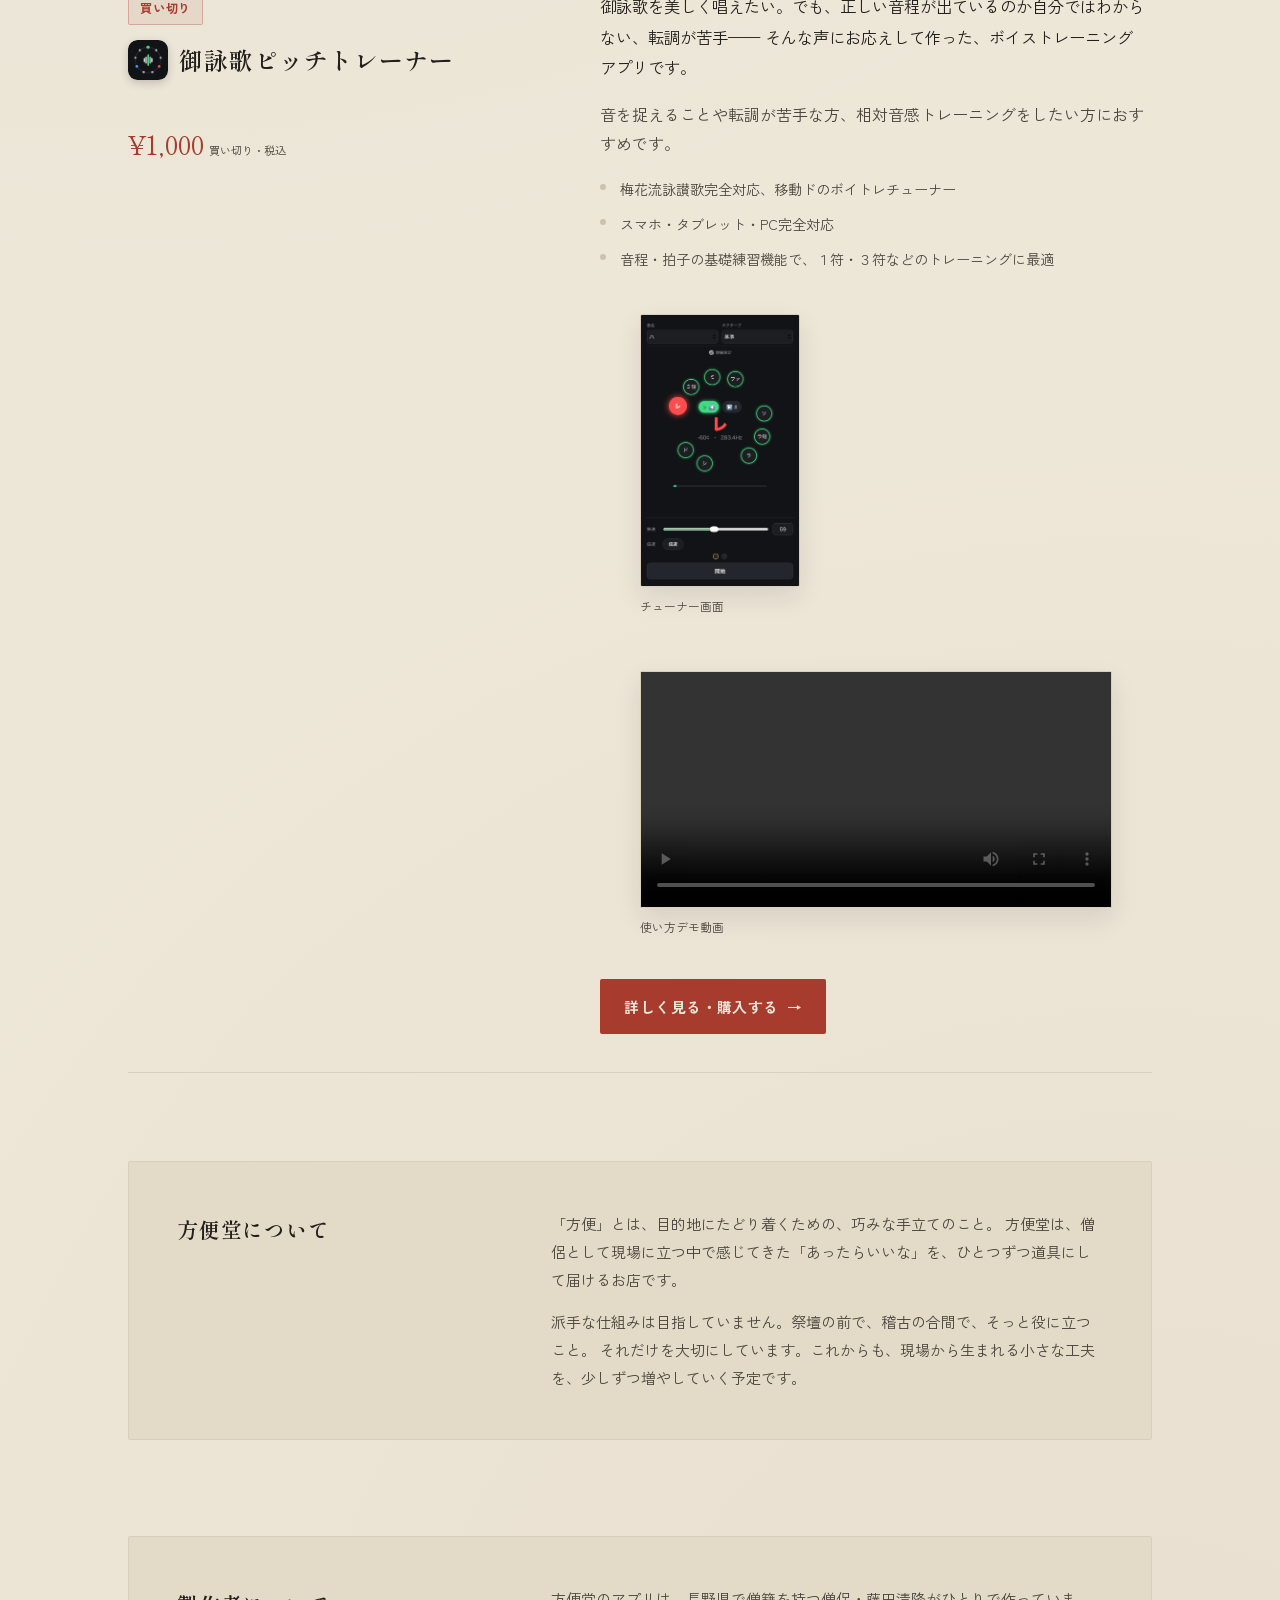
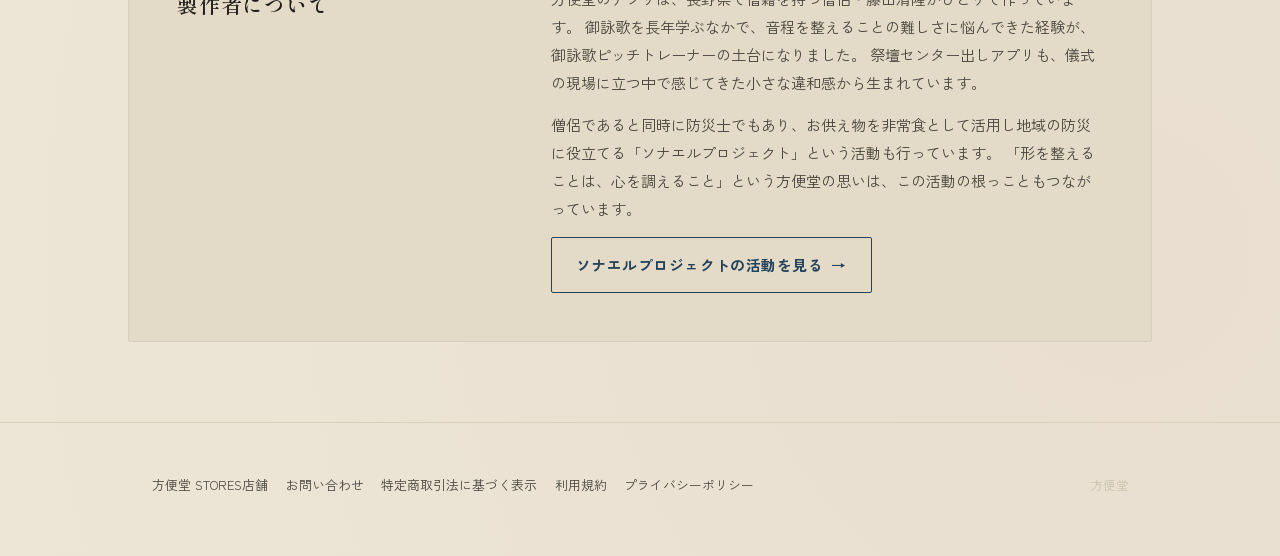
==== commit 5ea2bfe4: "Add files via upload" ====
--- a/index.html
+++ b/index.html
@@ -481,6 +481,7 @@
     <nav class="site-nav">
       <a href="#products">アプリ一覧</a>
       <a href="#about">方便堂について</a>
+      <a href="#creator">製作者について</a>
       <a href="https://houbendou.stores.jp/inquiry">お問い合わせ</a>
     </nav>
   </div>
@@ -596,6 +597,26 @@
       </div>
     </div>
   </section>
+
+  <section class="about wrap" id="creator">
+    <div class="about-inner">
+      <h2>製作者について</h2>
+      <div>
+        <p>
+          方便堂のアプリは、長野県で僧籍を持つ僧侶・藤田清隆がひとりで作っています。
+          御詠歌を長年学ぶなかで、音程を整えることの難しさに悩んできた経験が、御詠歌ピッチトレーナーの土台になりました。
+          祭壇センター出しアプリも、儀式の現場に立つ中で感じてきた小さな違和感から生まれています。
+        </p>
+        <p>
+          僧侶であると同時に防災士でもあり、お供え物を非常食として活用し地域の防災に役立てる「ソナエルプロジェクト」という活動も行っています。
+          「形を整えることは、心を調えること」という方便堂の思いは、この活動の根っこともつながっています。
+        </p>
+        <a class="cta secondary" href="https://sonaeru-project.jp">
+          ソナエルプロジェクトの活動を見る <span class="arrow">→</span>
+        </a>
+      </div>
+    </div>
+  </section>
 </main>
 
 <footer class="site">
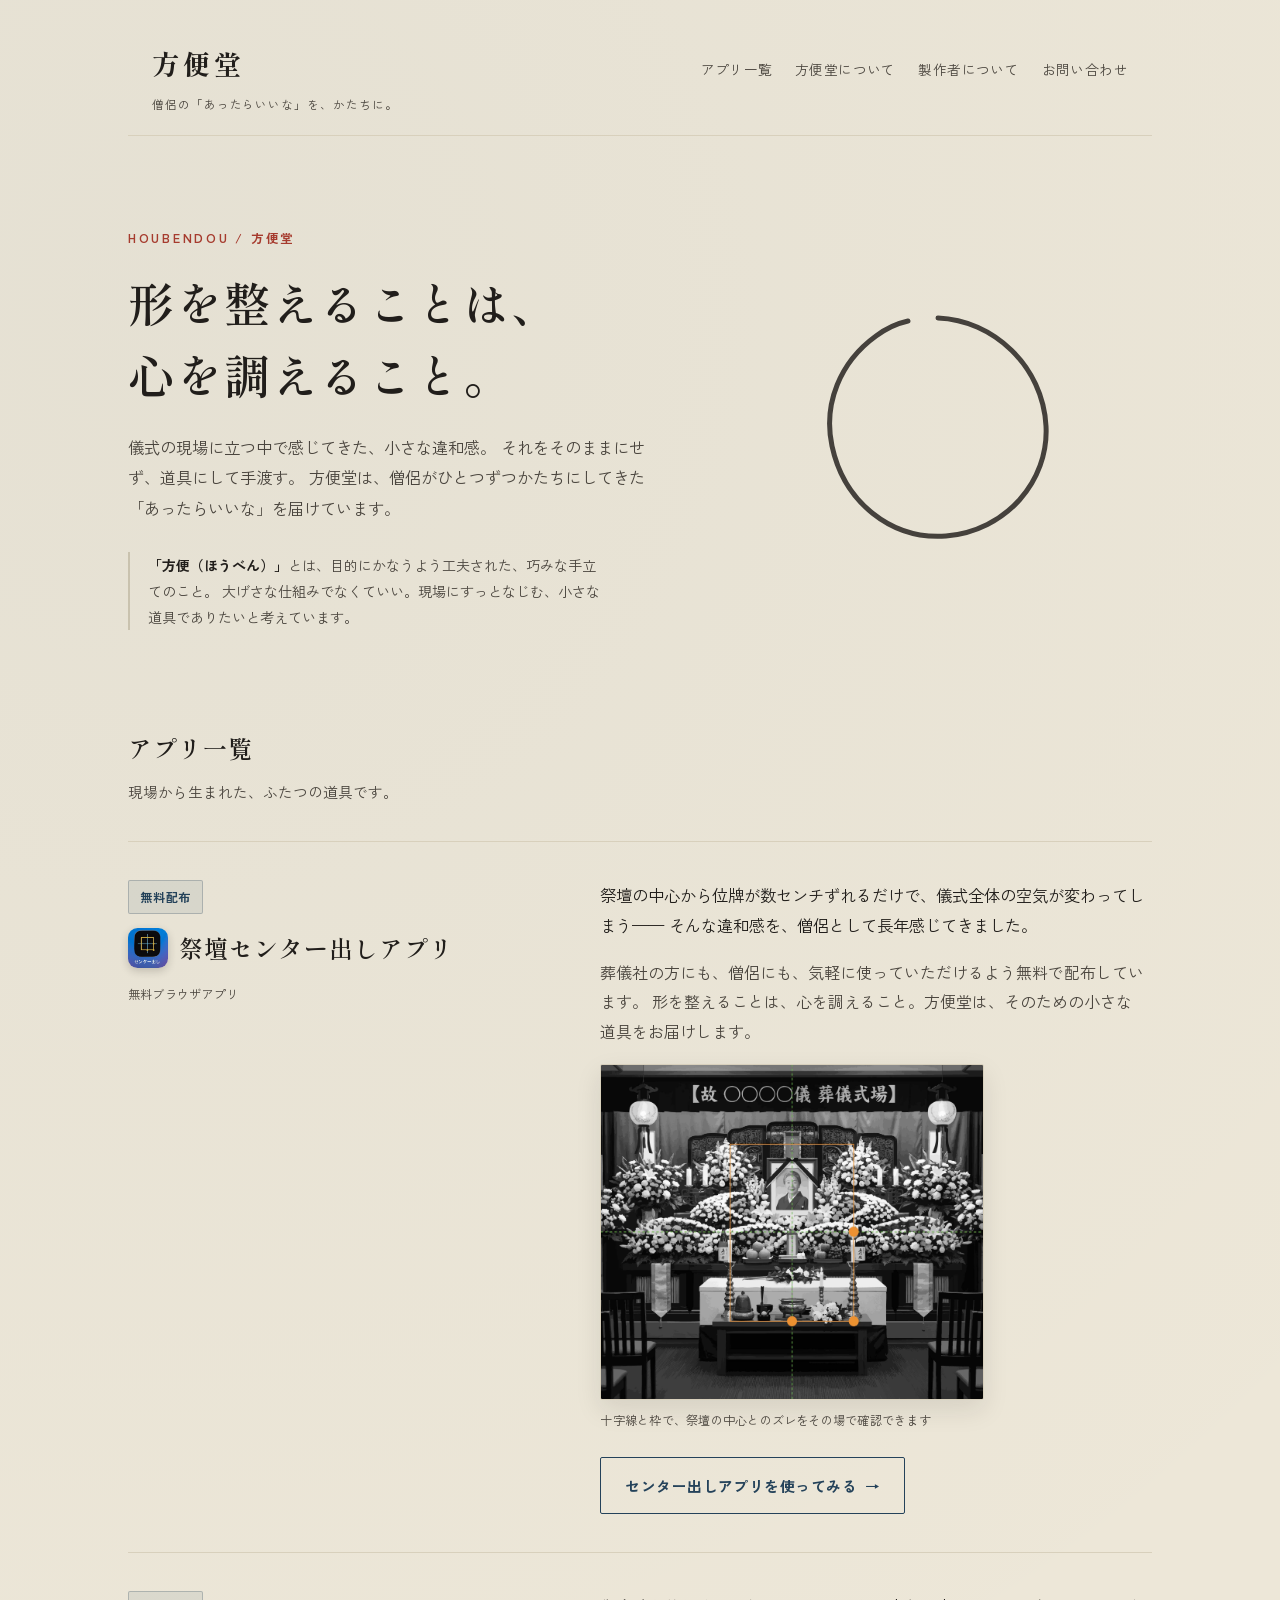
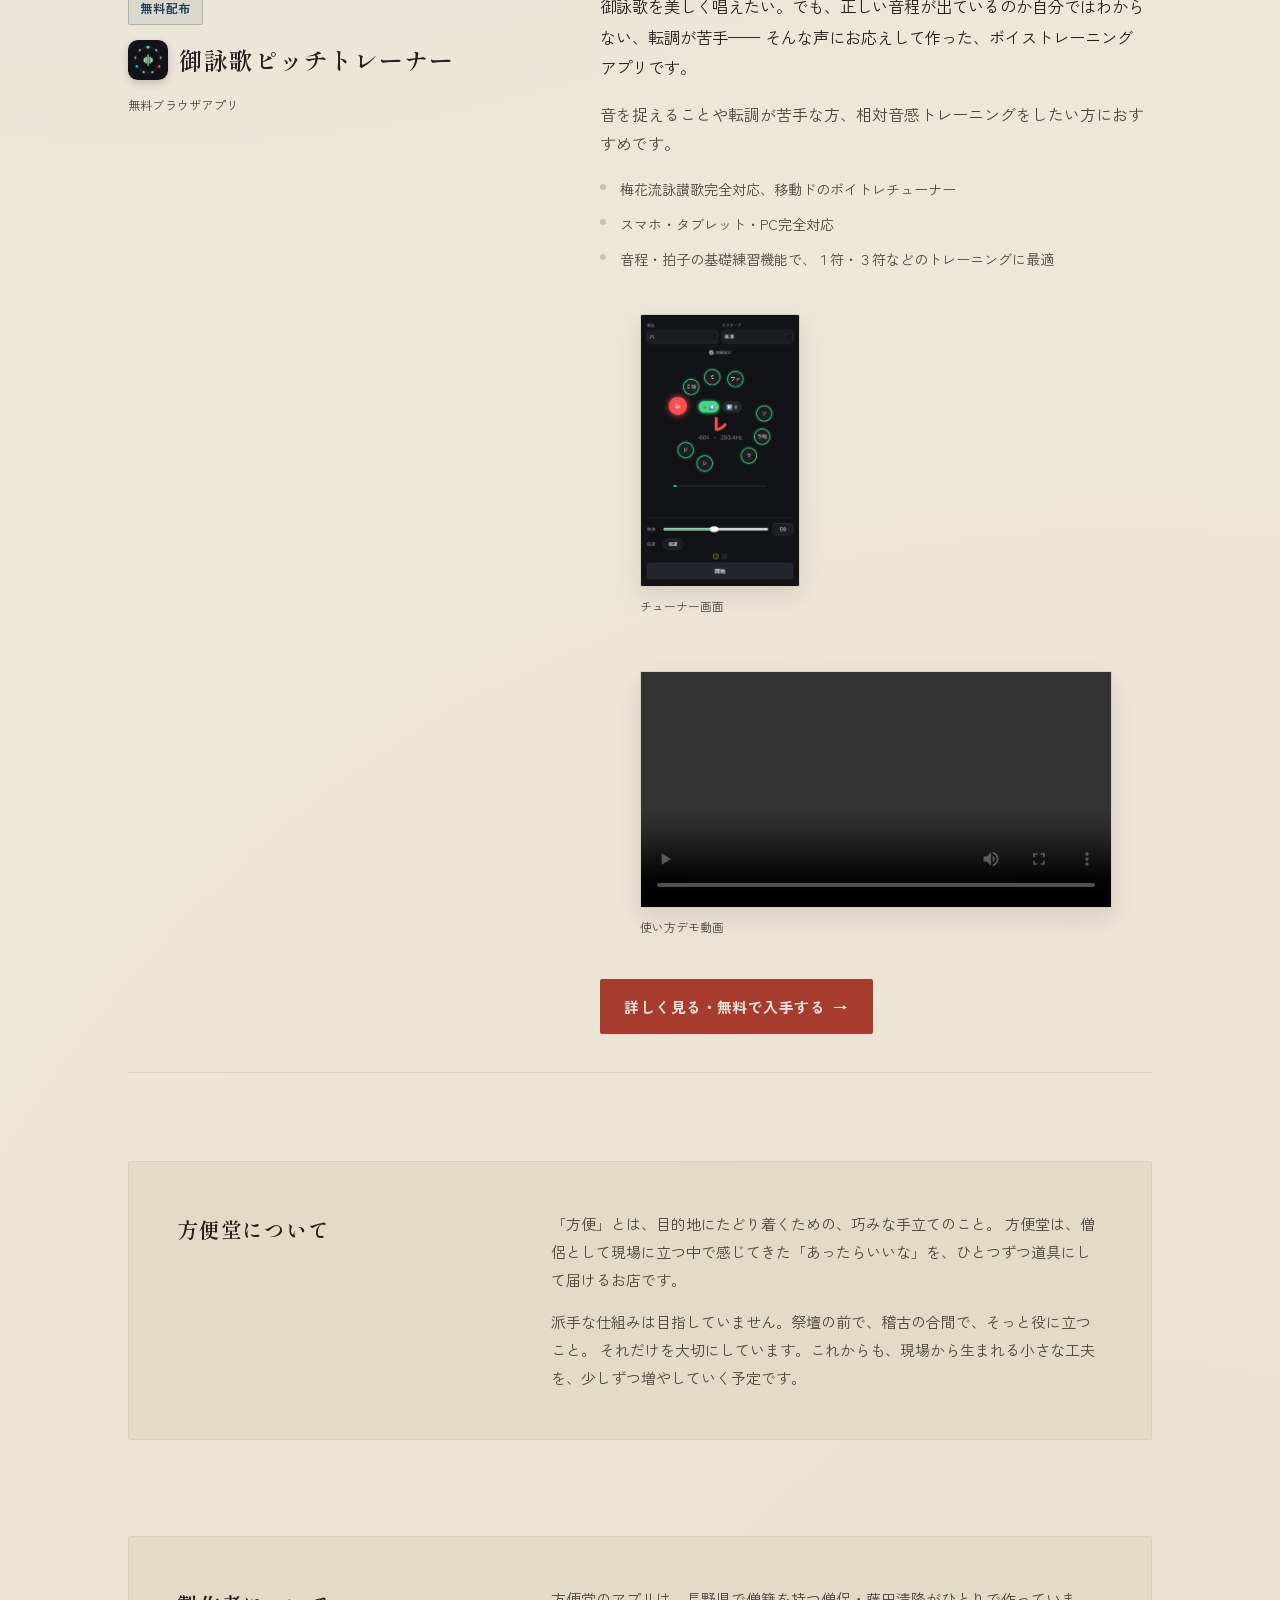
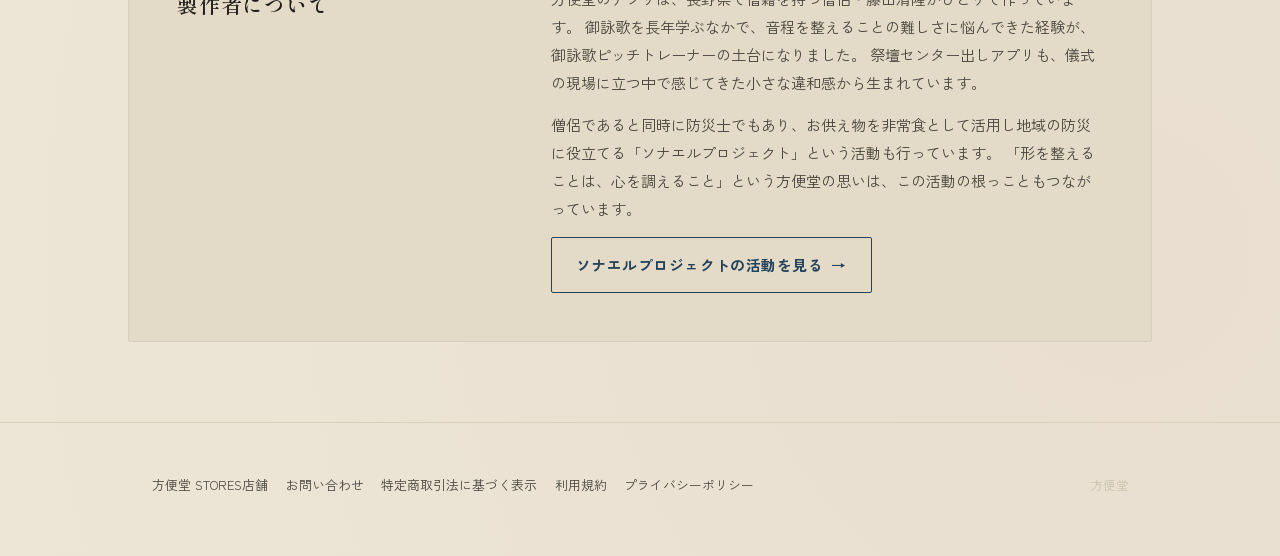
==== commit e4348fd1: "Make pitch trainer free on promo site" ====
--- a/index.html
+++ b/index.html
@@ -4,7 +4,7 @@
 <meta charset="UTF-8">
 <meta name="viewport" content="width=device-width, initial-scale=1.0">
 <title>方便堂｜僧侶の「あったらいいな」を、かたちに。</title>
-<meta name="description" content="現場で感じた小さな違和感から生まれた道具たち。僧侶が作る、あったらいいなアプリの店「方便堂」。祭壇センター出しアプリ（無料）、御詠歌ピッチトレーナー（¥1,000）。">
+<meta name="description" content="現場で感じた小さな違和感から生まれた道具たち。僧侶が作る、あったらいいなアプリの店「方便堂」。祭壇センター出しアプリ（無料）、御詠歌ピッチトレーナー（無料）。">
 <link rel="preconnect" href="https://fonts.googleapis.com">
 <link rel="preconnect" href="https://fonts.gstatic.com" crossorigin>
 <link href="https://fonts.googleapis.com/css2?family=Shippori+Mincho:wght@400;500;600;700&amp;family=Zen+Kaku+Gothic+New:wght@400;500;700&amp;display=swap" rel="stylesheet">
@@ -547,12 +547,12 @@
 
     <article class="product">
       <div class="product-meta">
-        <span class="badge paid">買い切り</span>
+        <span class="badge free">無料配布</span>
         <div class="h3-row">
           <img class="icon-badge" src="img/pitch-trainer-icon.png" alt="">
           <h3>御詠歌ピッチトレーナー</h3>
         </div>
-        <p class="price-stamp">¥1,000<small>買い切り・税込</small></p>
+        <p class="app-type-label">無料ブラウザアプリ</p>
       </div>
       <div class="product-body">
         <p class="strong-line">
@@ -576,7 +576,7 @@
           </figure>
         </div>
         <a class="cta primary" href="https://houbendou.stores.jp/items/6a8858e292675608da8cc541">
-          詳しく見る・購入する <span class="arrow">→</span>
+          詳しく見る・無料で入手する <span class="arrow">→</span>
         </a>
       </div>
     </article>
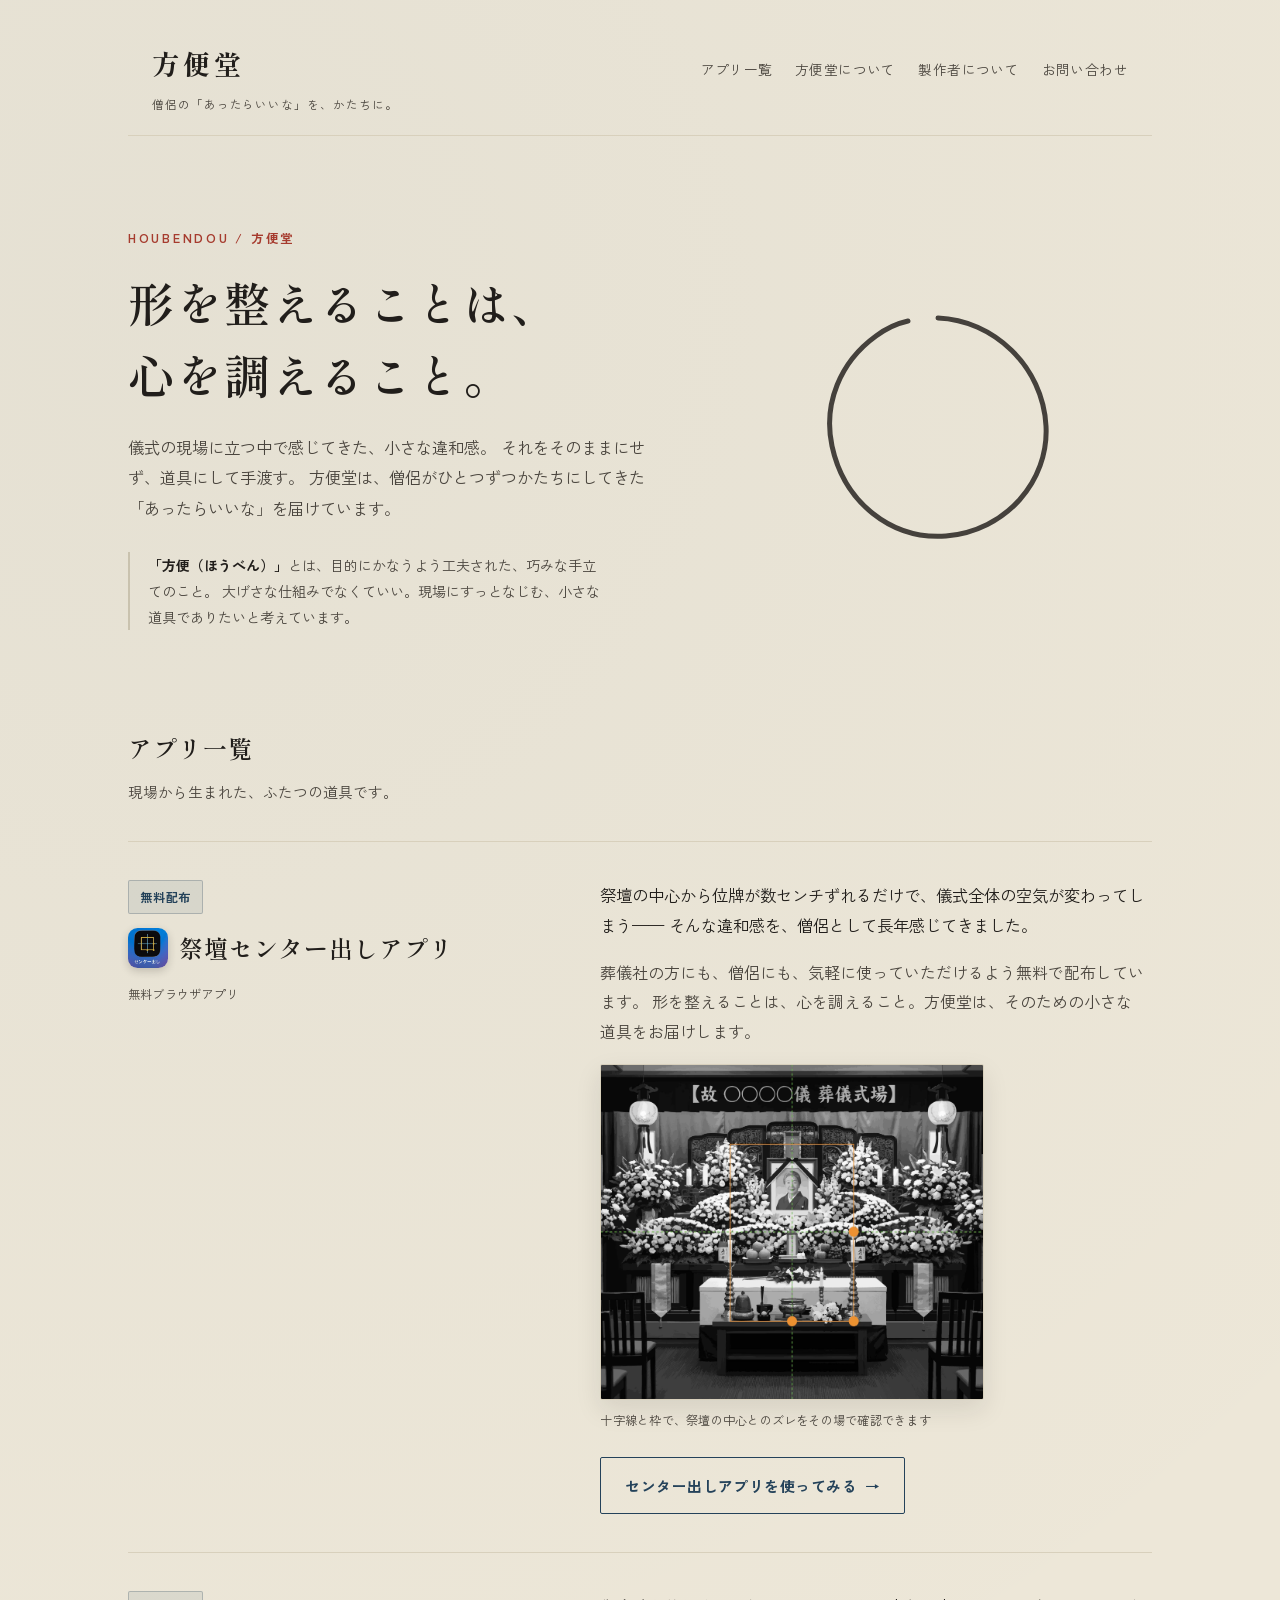
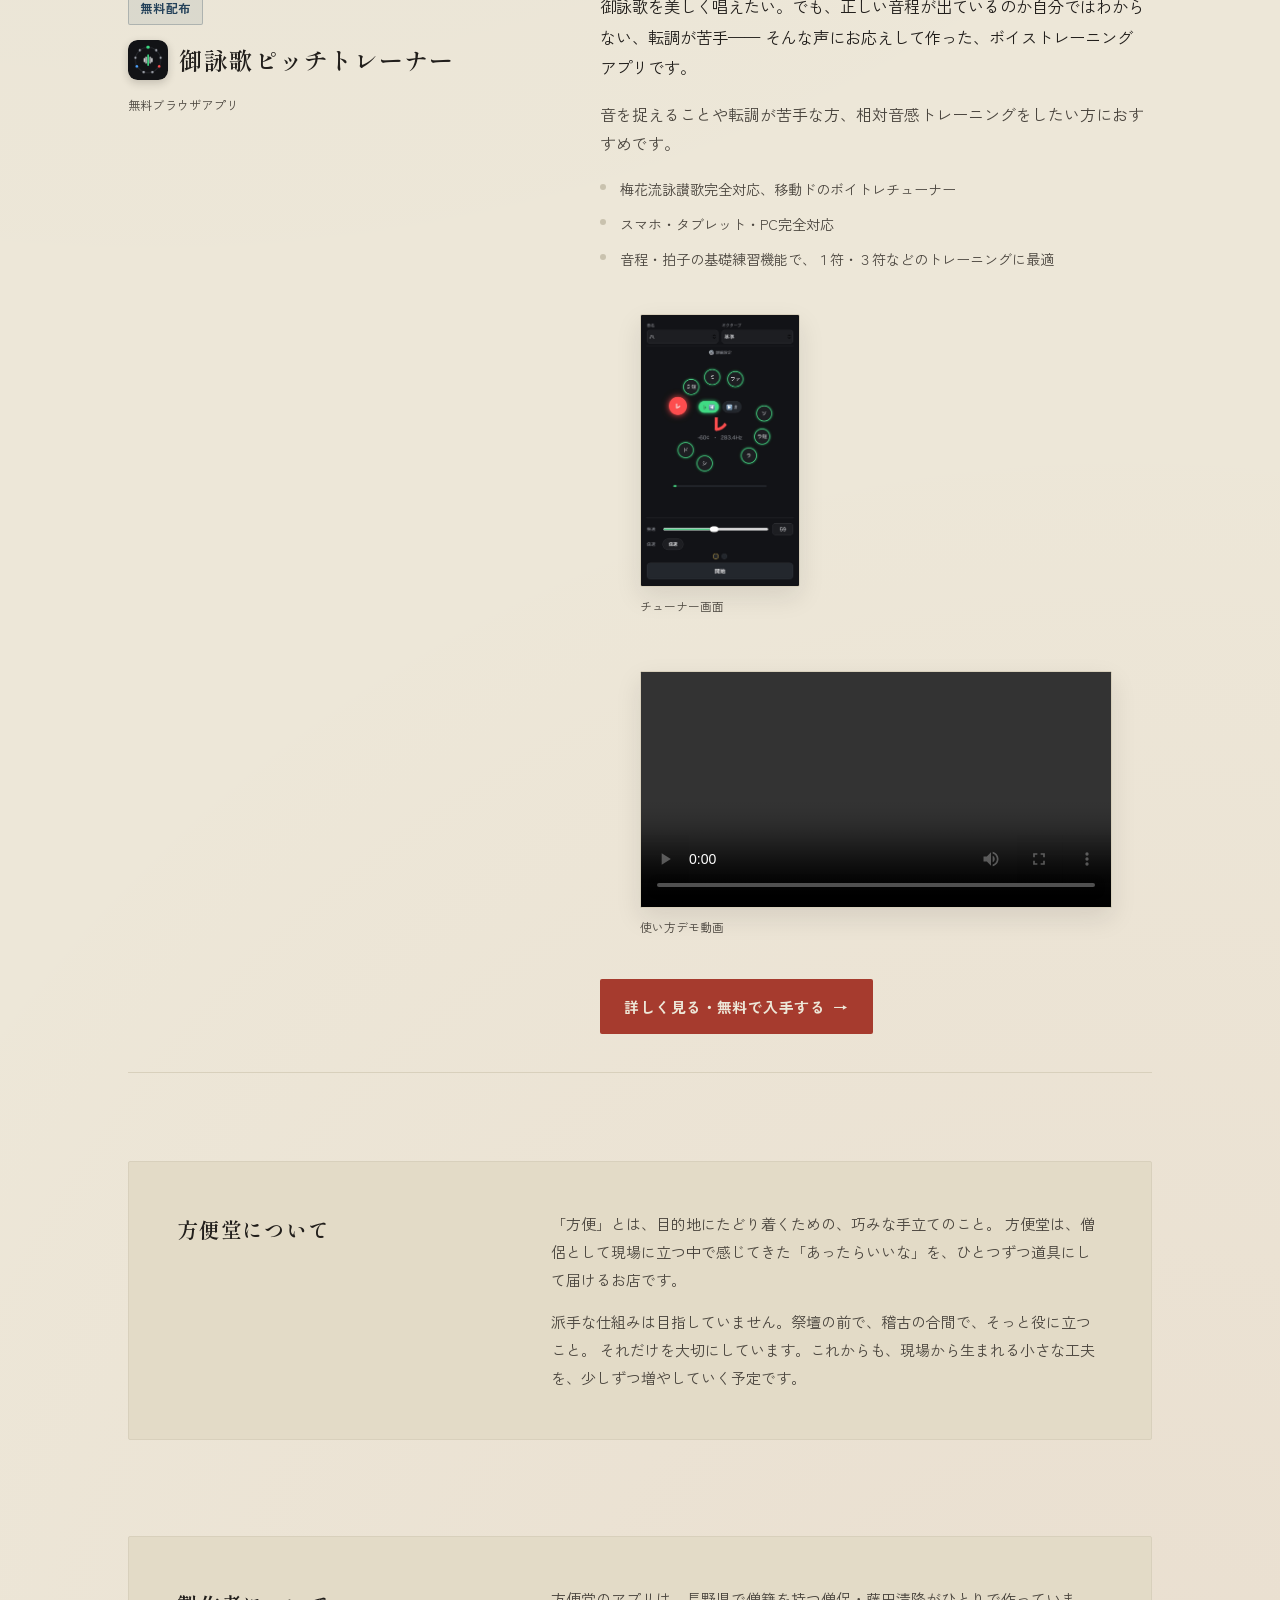
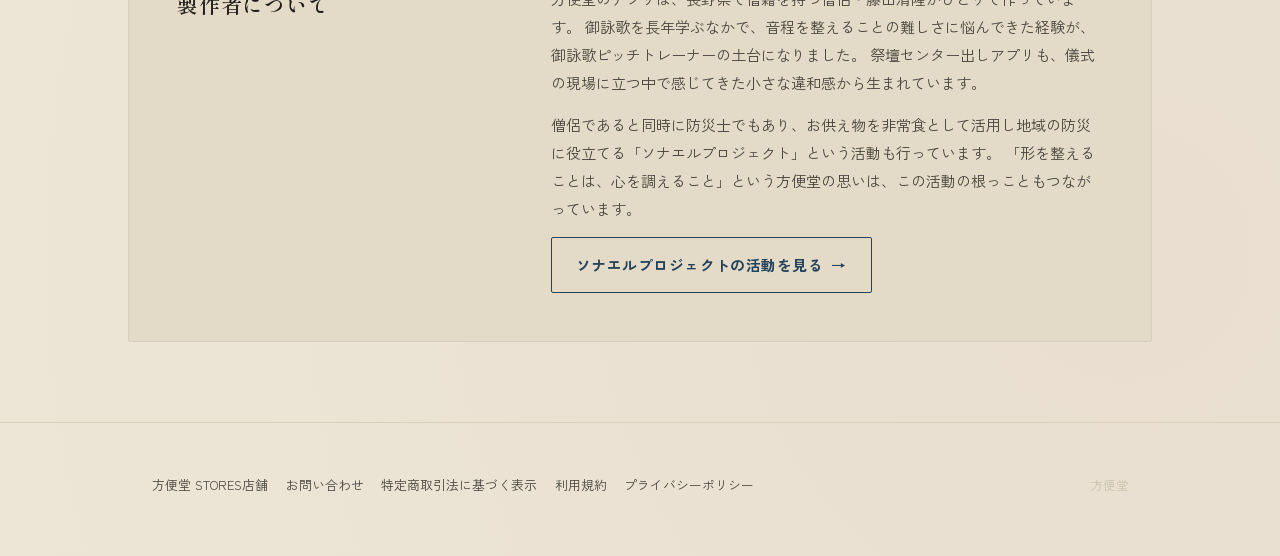
==== commit fa7ee47d: "Add OGP tags with pitch trainer icon Added Open Graph and Twitter meta tags for better social sharin" ====
--- a/index.html
+++ b/index.html
@@ -5,6 +5,13 @@
 <meta name="viewport" content="width=device-width, initial-scale=1.0">
 <title>方便堂｜僧侶の「あったらいいな」を、かたちに。</title>
 <meta name="description" content="現場で感じた小さな違和感から生まれた道具たち。僧侶が作る、あったらいいなアプリの店「方便堂」。祭壇センター出しアプリ（無料）、御詠歌ピッチトレーナー（無料）。">
+  <meta property="og:type" content="website">
+  <meta property="og:site_name" content="方便堂">
+  <meta property="og:title" content="方便堂｜僧侶の「あったらいいな」を、かたちに。">
+  <meta property="og:description" content="祭壇センター出しアプリと、御詠歌ピッチトレーナー。どちらも無料でご利用いただけます。">
+  <meta property="og:url" content="https://app.sonaeru-project.jp/">
+  <meta property="og:image" content="https://app.sonaeru-project.jp/img/pitch-trainer-icon.png">
+  <meta name="twitter:card" content="summary">
 <link rel="preconnect" href="https://fonts.googleapis.com">
 <link rel="preconnect" href="https://fonts.gstatic.com" crossorigin>
 <link href="https://fonts.googleapis.com/css2?family=Shippori+Mincho:wght@400;500;600;700&amp;family=Zen+Kaku+Gothic+New:wght@400;500;700&amp;display=swap" rel="stylesheet">
